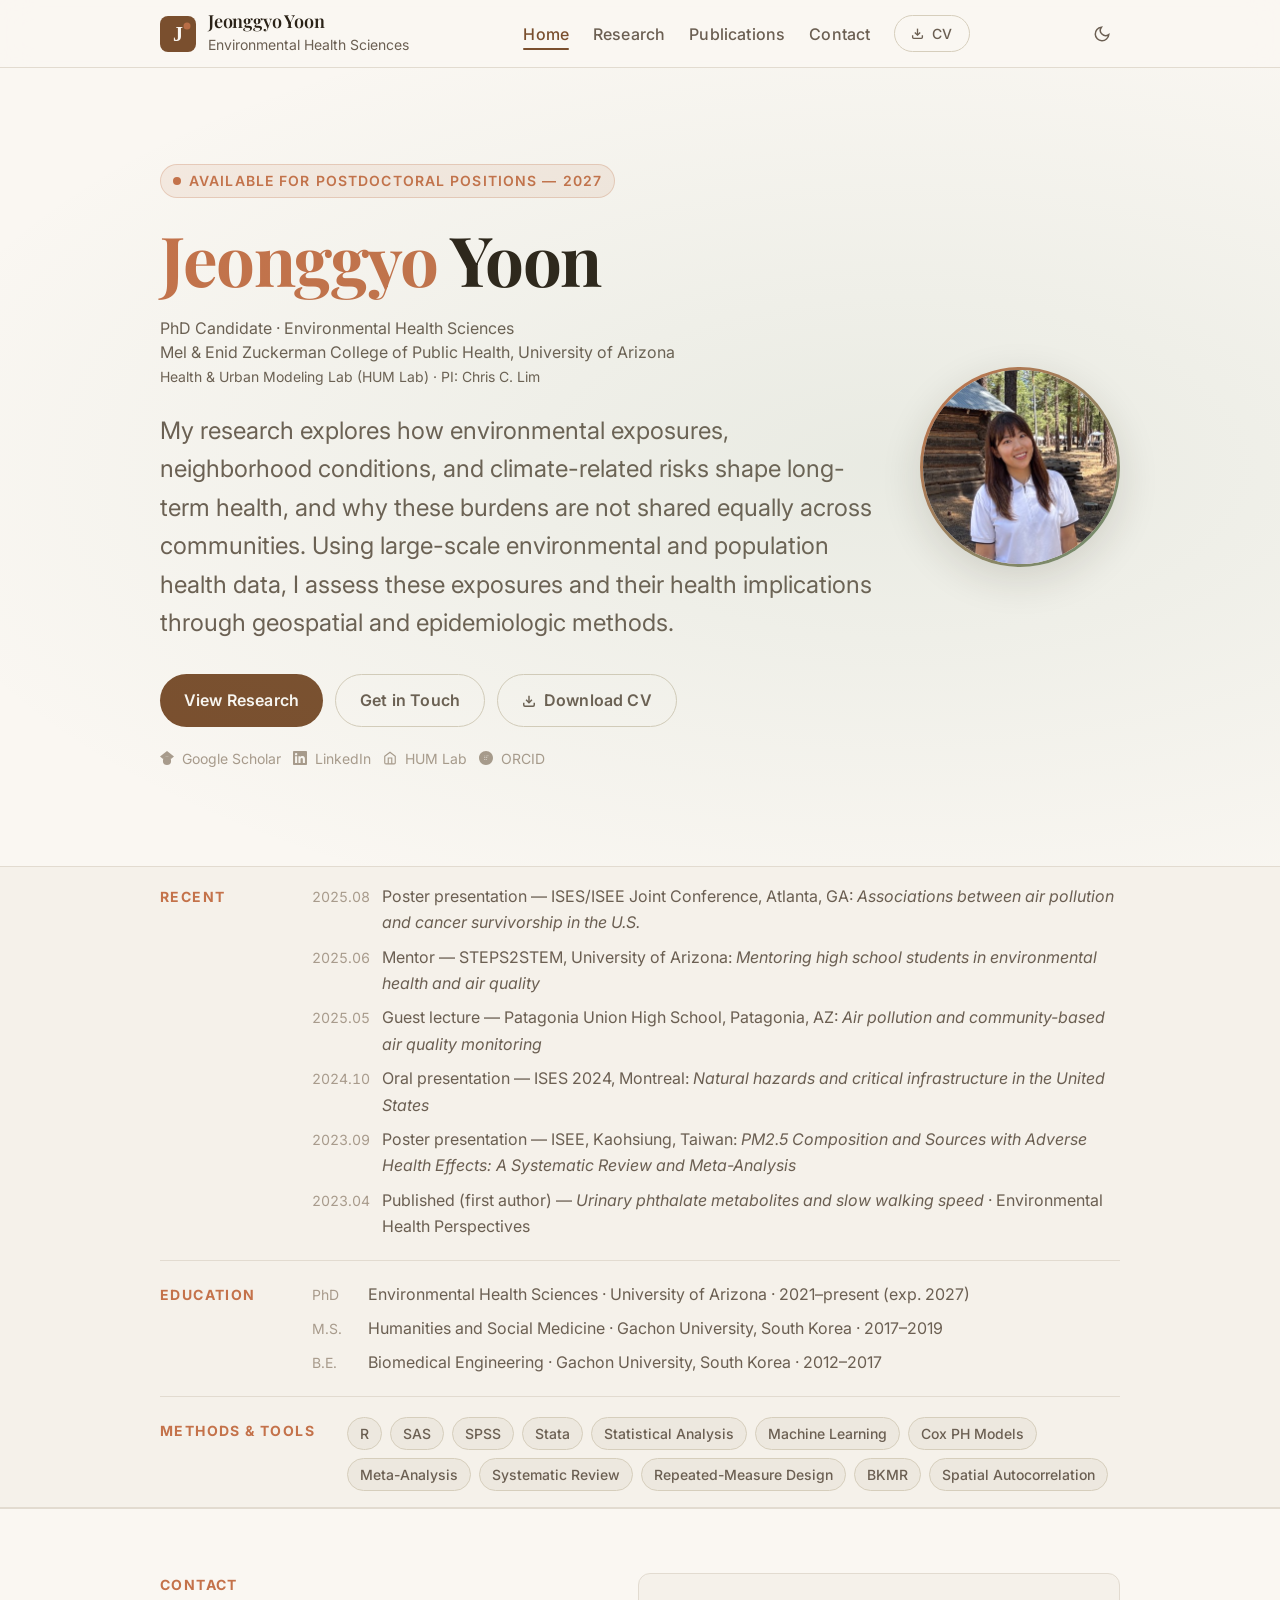
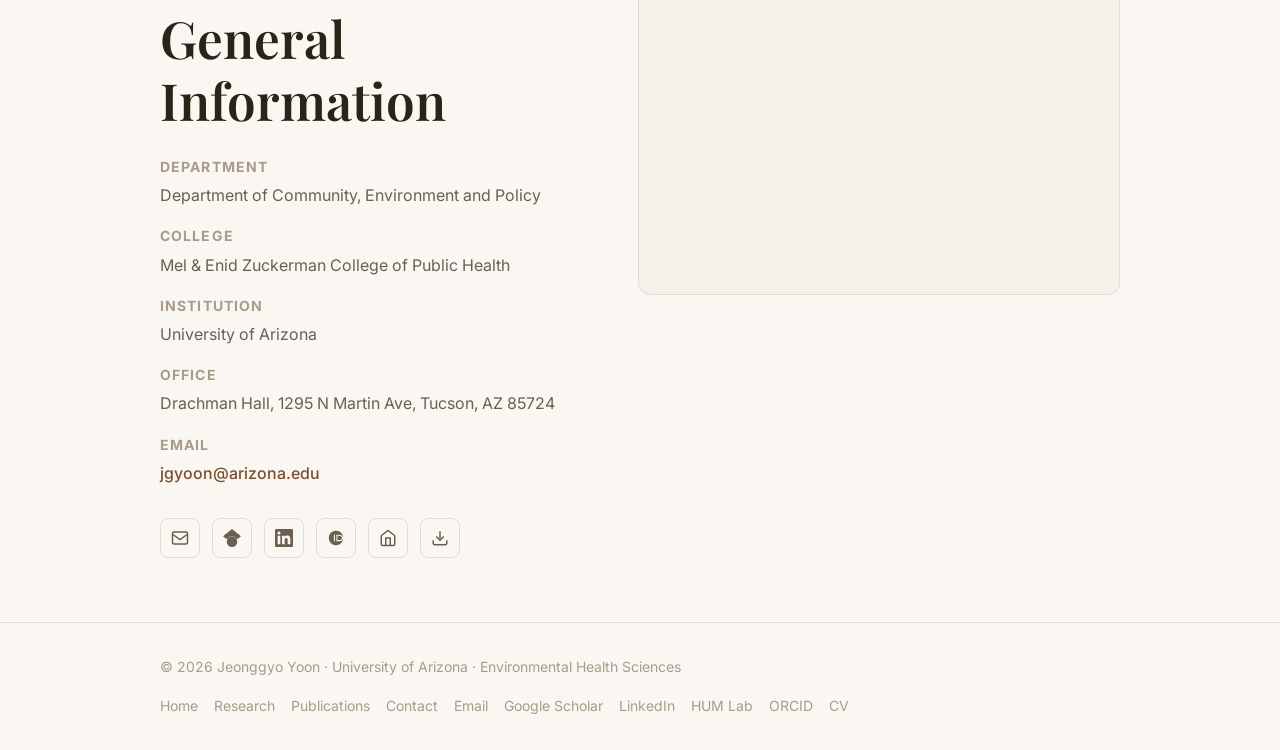
==== index.html @ b5af6807 "Phase 1–2: pub filter fixes, Home contact band, hiring funnel. Fix co-first in-prep filter; hide HD " ====
<!DOCTYPE html>
<html lang="en" data-theme="light">
<head>
  <meta charset="UTF-8">
  <meta name="viewport" content="width=device-width, initial-scale=1.0">
  <title>Jeonggyo Yoon | Environmental Health Sciences</title>
  <meta name="description" content="Jeonggyo Yoon — PhD candidate in Environmental Health Sciences at the University of Arizona. Available for postdoctoral positions beginning 2027. Research on air pollution, cancer epidemiology, climate hazards, and health equity.">

  <!-- Open Graph -->
  <meta property="og:title" content="Jeonggyo Yoon | Environmental Health Sciences">
  <meta property="og:description" content="PhD candidate available for postdoctoral positions in 2027. Environmental epidemiology, geospatial methods, and health equity.">
  <meta property="og:type" content="website">
  <meta property="og:url" content="https://jgyoon00.github.io">

  <!-- Structured Data -->
  <script type="application/ld+json">
  {
    "@context": "https://schema.org",
    "@type": "Person",
    "name": "Jeonggyo Yoon",
    "jobTitle": "PhD Candidate (Postdoc market 2027)",
    "description": "Available for postdoctoral positions beginning 2027. Research on environmental epidemiology, air pollution, cancer outcomes, and climate-driven health equity.",
    "affiliation": { "@type": "Organization", "name": "University of Arizona" },
    "url": "https://jgyoon00.github.io",
    "email": "jgyoon@arizona.edu",
    "sameAs": [
      "https://scholar.google.com/citations?user=zwMnRG4AAAAJ",
      "https://www.linkedin.com/in/jeonggyo-yoon-272708184",
      "https://orcid.org/0000-0003-2717-8370"
    ]
  }
  </script>

  <!-- Fonts -->
  <link rel="preconnect" href="https://fonts.googleapis.com">
  <link rel="preconnect" href="https://fonts.gstatic.com" crossorigin>
  <link href="https://fonts.googleapis.com/css2?family=Playfair+Display:wght@400;600;700&family=Inter:wght@300;400;500;600&display=swap" rel="stylesheet">

  <link rel="stylesheet" href="css/style.css?v=20260602">

  <!-- Favicon (inline SVG) -->
  <link rel="icon" href="data:image/svg+xml,<svg xmlns='http://www.w3.org/2000/svg' viewBox='0 0 32 32'><rect width='32' height='32' rx='8' fill='%237A4F2E'/><text x='16' y='22' font-family='Georgia,serif' font-size='18' font-weight='700' fill='white' text-anchor='middle'>J</text></svg>">
</head>
<body>

<!-- ═══ NAVIGATION ═══════════════════════════════════════════════ -->
<nav class="site-nav" role="navigation" aria-label="Main navigation">
  <div class="container nav-inner">
    <a href="#" class="nav-logo" aria-label="Jeonggyo Yoon home">
      <!-- Logo SVG: J monogram with leaf motif -->
      <svg class="nav-logo-mark" viewBox="0 0 36 36" fill="none" xmlns="http://www.w3.org/2000/svg" aria-hidden="true">
        <rect width="36" height="36" rx="8" fill="var(--color-primary)"/>
        <text x="18" y="25" font-family="Georgia, serif" font-size="20" font-weight="700" fill="var(--color-text-inverse)" text-anchor="middle">J</text>
        <circle cx="27" cy="10" r="3.5" fill="var(--color-accent)" opacity="0.85"/>
      </svg>
      <div>
        <div class="nav-logo-text">Jeonggyo Yoon</div>
        <div class="nav-logo-sub">Environmental Health Sciences</div>
      </div>
    </a>

    <ul class="nav-links" id="nav-links" role="list">
      <li><a href="#home" data-tab="home" class="active">Home</a></li>
      <li><a href="#research" data-tab="research">Research</a></li>
      <li><a href="#publications" data-tab="publications">Publications</a></li>
      <li><a href="#contact" data-tab="contact">Contact</a></li>
      <li>
        <a href="CV-yoon_postdoc_2026.docx" class="btn btn-outline" download="CV-Yoon-Jeonggyo.docx" style="padding: 6px 16px; font-size: var(--text-xs);">
          <svg width="13" height="13" viewBox="0 0 24 24" fill="none" stroke="currentColor" stroke-width="2.5" aria-hidden="true"><path d="M21 15v4a2 2 0 0 1-2 2H5a2 2 0 0 1-2-2v-4"/><polyline points="7 10 12 15 17 10"/><line x1="12" y1="15" x2="12" y2="3"/></svg>
          CV
        </a>
      </li>
    </ul>

    <div class="nav-controls">
      <button class="theme-toggle" data-theme-toggle aria-label="Toggle dark mode">
        <!-- icon injected by JS -->
      </button>
      <button class="nav-mobile-toggle" aria-label="Open menu" aria-expanded="false" aria-controls="nav-links">
        <svg width="20" height="20" viewBox="0 0 24 24" fill="none" stroke="currentColor" stroke-width="2" aria-hidden="true"><line x1="3" y1="6" x2="21" y2="6"/><line x1="3" y1="12" x2="21" y2="12"/><line x1="3" y1="18" x2="21" y2="18"/></svg>
      </button>
    </div>
  </div>
</nav>

<!-- ═══ HERO ══════════════════════════════════════════════════════ -->
<main>
<div class="tab-panel active" id="tab-home">
<section class="hero" aria-label="Introduction">
  <div class="container">
    <div class="hero-grid">
      <div class="hero-content">
        <div class="hero-badge">
          <svg width="8" height="8" viewBox="0 0 8 8" fill="var(--color-accent)" aria-hidden="true"><circle cx="4" cy="4" r="4"/></svg>
          Available for Postdoctoral Positions — 2027
        </div>

        <h1>
          <span class="hero-title-accent">Jeonggyo</span> Yoon
        </h1>

        <p class="hero-affil">
          PhD Candidate · Environmental Health Sciences<br>
          Mel &amp; Enid Zuckerman College of Public Health, University of Arizona<br>
          <a href="https://www.humlab.co/" target="_blank" rel="noopener noreferrer" style="color: var(--color-text-muted); font-size: var(--text-xs);">Health &amp; Urban Modeling Lab (HUM Lab) · PI: Chris C. Lim</a>
        </p>

        <p class="hero-tagline">
          My research explores how environmental exposures, neighborhood conditions, and climate-related risks shape long-term health, and why these burdens are not shared equally across communities. Using large-scale environmental and population health data, I assess these exposures and their health implications through geospatial and epidemiologic methods.
        </p>

        <div class="hero-ctas">
          <a href="#research" class="btn btn-primary">View Research</a>
          <a href="#contact" class="btn btn-outline">Get in Touch</a>
          <a href="CV-yoon_postdoc_2026.docx" class="btn btn-outline" download="CV-Yoon-Jeonggyo.docx">
            <svg width="14" height="14" viewBox="0 0 24 24" fill="none" stroke="currentColor" stroke-width="2.5" aria-hidden="true"><path d="M21 15v4a2 2 0 0 1-2 2H5a2 2 0 0 1-2-2v-4"/><polyline points="7 10 12 15 17 10"/><line x1="12" y1="15" x2="12" y2="3"/></svg>
            Download CV
          </a>
        </div>

        <div class="hero-social">
          <a href="https://scholar.google.com/citations?user=zwMnRG4AAAAJ&hl=en" target="_blank" rel="noopener noreferrer" class="social-link">
            <svg viewBox="0 0 24 24" fill="currentColor" aria-hidden="true"><path d="M5.242 13.769L0 9.5 12 0l12 9.5-5.242 4.269C17.548 11.249 14.978 9.5 12 9.5c-2.977 0-5.548 1.748-6.758 4.269zM12 10a7 7 0 1 0 0 14 7 7 0 0 0 0-14z"/></svg>
            Google Scholar
          </a>
          <a href="https://www.linkedin.com/in/jeonggyo-yoon-272708184" target="_blank" rel="noopener noreferrer" class="social-link">
            <svg viewBox="0 0 24 24" fill="currentColor" aria-hidden="true"><path d="M20.447 20.452h-3.554v-5.569c0-1.328-.027-3.037-1.852-3.037-1.853 0-2.136 1.445-2.136 2.939v5.667H9.351V9h3.414v1.561h.046c.477-.9 1.637-1.85 3.37-1.85 3.601 0 4.267 2.37 4.267 5.455v6.286zM5.337 7.433a2.062 2.062 0 0 1-2.063-2.065 2.064 2.064 0 1 1 2.063 2.065zm1.782 13.019H3.555V9h3.564v11.452zM22.225 0H1.771C.792 0 0 .774 0 1.729v20.542C0 23.227.792 24 1.771 24h20.451C23.2 24 24 23.227 24 22.271V1.729C24 .774 23.2 0 22.222 0h.003z"/></svg>
            LinkedIn
          </a>
          <a href="https://www.humlab.co/" target="_blank" rel="noopener noreferrer" class="social-link">
            <svg viewBox="0 0 24 24" fill="none" stroke="currentColor" stroke-width="2" aria-hidden="true"><path d="M3 9l9-7 9 7v11a2 2 0 0 1-2 2H5a2 2 0 0 1-2-2z"/><polyline points="9 22 9 12 15 12 15 22"/></svg>
            HUM Lab
          </a>
          <a href="https://orcid.org/0000-0003-2717-8370" target="_blank" rel="noopener noreferrer" class="social-link">
            <svg viewBox="0 0 24 24" fill="currentColor" aria-hidden="true"><path d="M12 0C5.372 0 0 5.372 0 12s5.372 12 12 12 12-5.372 12-12S18.628 0 12 0zm-1.374 4.893h1.05v1.89h-1.05zm2.748 0h1.05v1.89h-1.05zM7.5 7.5h9v1.5h-9zm0 3h9v1.5h-9zm0 3h6v1.5h-6z"/><path d="M12 2.4C6.588 2.4 2.4 6.588 2.4 12S6.588 21.6 12 21.6 21.6 17.412 21.6 12 17.412 2.4 12 2.4zM9.204 7.539h1.418v8.922H9.204V7.539zm3.354 0h3.9c3.714 0 5.046 2.664 5.046 4.461 0 2.286-1.764 4.461-5.046 4.461h-3.9V7.539zm1.418 1.35v5.922h2.4c2.25 0 3.528-1.386 3.528-2.961 0-1.62-1.278-2.961-3.528-2.961h-2.4z"/></svg>
            ORCID
          </a>
        </div>
      </div><!-- /hero-content -->

      <div class="hero-avatar" aria-hidden="true">
        <div class="avatar-ring">
          <div class="avatar-inner">
            <img src="images/headshot.jpg" alt="Jeonggyo Yoon" style="width:100%;height:100%;object-fit:cover;object-position:center top;">
          </div>
        </div>
      </div>
    </div><!-- /hero-grid -->
  </div>
</section><!-- /hero -->

<!-- ═══ NEWS STRIP (Recent, Education, …) ════════════════════════ -->
<div class="news-strip">
  <div class="container news-strip-stack">

    <div class="strip-section">
      <span class="news-label">Recent</span>
      <div class="news-items">
        <div class="news-item">
          <span class="news-item-date">2025.08</span>
          <span>Poster presentation — ISES/ISEE Joint Conference, Atlanta, GA: <em>Associations between air pollution and cancer survivorship in the U.S.</em></span>
        </div>
        <div class="news-item">
          <span class="news-item-date">2025.06</span>
          <span>Mentor — STEPS2STEM, University of Arizona: <em>Mentoring high school students in environmental health and air quality</em></span>
        </div>
        <div class="news-item">
          <span class="news-item-date">2025.05</span>
          <span>Guest lecture — Patagonia Union High School, Patagonia, AZ: <em>Air pollution and community-based air quality monitoring</em></span>
        </div>
        <div class="news-item">
          <span class="news-item-date">2024.10</span>
          <span>Oral presentation — ISES 2024, Montreal: <em>Natural hazards and critical infrastructure in the United States</em></span>
        </div>
        <div class="news-item">
          <span class="news-item-date">2023.09</span>
          <span>Poster presentation — ISEE, Kaohsiung, Taiwan: <em>PM2.5 Composition and Sources with Adverse Health Effects: A Systematic Review and Meta-Analysis</em></span>
        </div>
        <div class="news-item">
          <span class="news-item-date">2023.04</span>
          <span>Published (first author) — <em>Urinary phthalate metabolites and slow walking speed</em> · Environmental Health Perspectives</span>
        </div>
      </div>
    </div>

    <div class="strip-section">
      <span class="news-label">Education</span>
      <div class="news-items">
        <div class="news-item">
          <span class="news-item-date">PhD</span>
          <span>Environmental Health Sciences · University of Arizona · 2021–present (exp. 2027)</span>
        </div>
        <div class="news-item">
          <span class="news-item-date">M.S.</span>
          <span>Humanities and Social Medicine · Gachon University, South Korea · 2017–2019</span>
        </div>
        <div class="news-item">
          <span class="news-item-date">B.E.</span>
          <span>Biomedical Engineering · Gachon University, South Korea · 2012–2017</span>
        </div>
      </div>
    </div>

    <div class="strip-section">
      <span class="news-label">Methods &amp; Tools</span>
      <div class="news-items">
        <div class="strip-tags">
          <span class="tag">R</span>
          <span class="tag">SAS</span>
          <span class="tag">SPSS</span>
          <span class="tag">Stata</span>
          <span class="tag">Statistical Analysis</span>
          <span class="tag">Machine Learning</span>
          <span class="tag">Cox PH Models</span>
          <span class="tag">Meta-Analysis</span>
          <span class="tag">Systematic Review</span>
          <span class="tag">Repeated-Measure Design</span>
          <span class="tag">BKMR</span>
          <span class="tag">Spatial Autocorrelation</span>
        </div>
      </div>
    </div>

  </div>
</div>

<section class="home-contact" id="home-contact" aria-label="Contact information">
  <div class="container">
    <div class="home-contact-grid">
      <div class="home-contact-info">
        <p class="section-kicker">Contact</p>
        <h2 class="home-contact-title">General Information</h2>
        <dl class="home-contact-details">
          <div>
            <dt>Department</dt>
            <dd>Department of Community, Environment and Policy</dd>
          </div>
          <div>
            <dt>College</dt>
            <dd>Mel &amp; Enid Zuckerman College of Public Health</dd>
          </div>
          <div>
            <dt>Institution</dt>
            <dd>University of Arizona</dd>
          </div>
          <div>
            <dt>Office</dt>
            <dd>Drachman Hall, 1295 N Martin Ave, Tucson, AZ 85724</dd>
          </div>
          <div>
            <dt>Email</dt>
            <dd><a href="mailto:jgyoon@arizona.edu">jgyoon@arizona.edu</a></dd>
          </div>
        </dl>
        <div class="home-contact-social" aria-label="Professional profiles">
          <a href="mailto:jgyoon@arizona.edu" class="home-contact-icon" aria-label="Email">
            <svg viewBox="0 0 24 24" fill="none" stroke="currentColor" stroke-width="2" aria-hidden="true"><rect x="2" y="4" width="20" height="16" rx="2"/><path d="m2 7 10 7 10-7"/></svg>
          </a>
          <a href="https://scholar.google.com/citations?user=zwMnRG4AAAAJ&hl=en" target="_blank" rel="noopener noreferrer" class="home-contact-icon" aria-label="Google Scholar">
            <svg viewBox="0 0 24 24" fill="currentColor" aria-hidden="true"><path d="M5.242 13.769L0 9.5 12 0l12 9.5-5.242 4.269C17.548 11.249 14.978 9.5 12 9.5c-2.977 0-5.548 1.748-6.758 4.269zM12 10a7 7 0 1 0 0 14 7 7 0 0 0 0-14z"/></svg>
          </a>
          <a href="https://www.linkedin.com/in/jeonggyo-yoon-272708184" target="_blank" rel="noopener noreferrer" class="home-contact-icon" aria-label="LinkedIn">
            <svg viewBox="0 0 24 24" fill="currentColor" aria-hidden="true"><path d="M20.447 20.452h-3.554v-5.569c0-1.328-.027-3.037-1.852-3.037-1.853 0-2.136 1.445-2.136 2.939v5.667H9.351V9h3.414v1.561h.046c.477-.9 1.637-1.85 3.37-1.85 3.601 0 4.267 2.37 4.267 5.455v6.286zM5.337 7.433a2.062 2.062 0 0 1-2.063-2.065 2.064 2.064 0 1 1 2.063 2.065zm1.782 13.019H3.555V9h3.564v11.452zM22.225 0H1.771C.792 0 0 .774 0 1.729v20.542C0 23.227.792 24 1.771 24h20.451C23.2 24 24 23.227 24 22.271V1.729C24 .774 23.2 0 22.222 0h.003z"/></svg>
          </a>
          <a href="https://orcid.org/0000-0003-2717-8370" target="_blank" rel="noopener noreferrer" class="home-contact-icon" aria-label="ORCID">
            <svg viewBox="0 0 24 24" fill="currentColor" aria-hidden="true"><path d="M12 2.4C6.588 2.4 2.4 6.588 2.4 12S6.588 21.6 12 21.6 21.6 17.412 21.6 12 17.412 2.4 12 2.4zM9.204 7.539h1.418v8.922H9.204V7.539zm3.354 0h3.9c3.714 0 5.046 2.664 5.046 4.461 0 2.286-1.764 4.461-5.046 4.461h-3.9V7.539zm1.418 1.35v5.922h2.4c2.25 0 3.528-1.386 3.528-2.961 0-1.62-1.278-2.961-3.528-2.961h-2.4z"/></svg>
          </a>
          <a href="https://www.humlab.co/" target="_blank" rel="noopener noreferrer" class="home-contact-icon" aria-label="HUM Lab">
            <svg viewBox="0 0 24 24" fill="none" stroke="currentColor" stroke-width="2" aria-hidden="true"><path d="M3 9l9-7 9 7v11a2 2 0 0 1-2 2H5a2 2 0 0 1-2-2z"/><polyline points="9 22 9 12 15 12 15 22"/></svg>
          </a>
          <a href="CV-yoon_postdoc_2026.docx" class="home-contact-icon" download="CV-Yoon-Jeonggyo.docx" aria-label="Download CV">
            <svg viewBox="0 0 24 24" fill="none" stroke="currentColor" stroke-width="2" aria-hidden="true"><path d="M21 15v4a2 2 0 0 1-2 2H5a2 2 0 0 1-2-2v-4"/><polyline points="7 10 12 15 17 10"/><line x1="12" y1="15" x2="12" y2="3"/></svg>
          </a>
        </div>
      </div>
      <div class="home-contact-map">
        <iframe
          title="Drachman Hall, University of Arizona"
          src="https://maps.google.com/maps?q=Drachman+Hall,+1295+N+Martin+Ave,+Tucson,+AZ+85724&amp;output=embed"
          loading="lazy"
          referrerpolicy="no-referrer-when-downgrade"
          allowfullscreen>
        </iframe>
      </div>
    </div>
  </div>
</section>

</div><!-- /tab-home -->

<!-- ═══ RESEARCH ══════════════════════════════════════════════════ -->
<div class="tab-panel" id="tab-research">
<section id="research" aria-label="Research">
  <div class="container">
    <div class="section-header">
      <p class="section-kicker">Research</p>
      <h2 class="section-title">Research Areas</h2>
    </div>

    <div class="pillars-grid">
      <!-- Pillar 1 -->
      <div class="pillar-card fade-up">
        <h3>Air pollution &amp; Health</h3>
        <p>A systematic review and meta-analysis of PM2.5 components and emission sources, spanning short- and long-term exposures as well as mortality and morbidity. The evidence is further shared through an online data platform with interactive visualizations.</p>
        <div class="pillar-tags">
          <span class="tag">PM2.5 Components</span>
          <span class="tag">Emission Sources</span>
          <span class="tag">Evidence Synthesis</span>
          <span class="tag">Data Extraction</span>
          <span class="tag">Meta-Analysis</span>
          <span class="tag">Interactive Visualization</span>
        </div>
      </div>

      <!-- Pillar 2 -->
      <div class="pillar-card fade-up">
        <h3>Environmental Exposures &amp; Cancer Risk</h3>
        <p>Examining how air pollution, greenness, and related environmental exposures shape cancer incidence, mortality, and survivorship in large prospective cohorts. Geospatial and spatiotemporal approaches support time-varying exposure assessment at fine spatial scales and help characterize how multiple exposures jointly shape cancer outcomes.</p>
        <div class="pillar-tags">
          <span class="tag">Geocoding &amp; GIS-Based Linkage</span>
          <span class="tag">Spatiotemporal Modeling</span>
          <span class="tag">Remote Sensing-Based Exposure Assessment</span>
          <span class="tag">Cox PH Models</span>
        </div>
      </div>

      <!-- Pillar 3 -->
      <div class="pillar-card fade-up">
        <h3>Climate Hazards &amp; Infrastructure Resilience</h3>
        <p>Mapping spatial patterns of climate-related hazards, infrastructure systems, and social vulnerability across communities. Characterizing compounded risks and their implications for resilience and equity.</p>
        <div class="pillar-tags">
          <span class="tag">Hazard Mapping</span>
          <span class="tag">Critical Infrastructure</span>
          <span class="tag">Spatial Clustering</span>
          <span class="tag">Compounded Risk</span>
        </div>
      </div>

      <!-- Pillar 4 -->
      <div class="pillar-card fade-up">
        <h3>Previous Works</h3>
        <p>Earlier research on chemical exposures, including endocrine-disrupting chemicals, heavy metals, and humidifier disinfectants, laid the foundation for my career in environmental health.</p>
      </div>
    </div>
  </div>
</section>

</div><!-- /tab-research -->

<!-- ═══ PUBLICATIONS ══════════════════════════════════════════════ -->
<div class="tab-panel" id="tab-publications">
<section id="publications" aria-label="Publications">
  <div class="container">
    <div class="section-header">
      <p class="section-kicker">Publications</p>
      <h2 class="section-title">Selected Publications</h2>
    </div>

    <div class="pub-filters" role="group" aria-label="Filter publications">
      <button class="filter-btn active" data-filter="all">All (12 + 2 in prep)</button>
      <button class="filter-btn" data-filter="first">First Author</button>
      <button class="filter-btn" data-filter="english">English</button>
      <button class="filter-btn" data-filter="korean">Korean</button>
    </div>

    <div class="pub-list">

      <!-- In Preparation -->
      <div class="pub-item first-author fade-up" data-type="first english" role="listitem">
        <div class="pub-meta">
          <span class="pub-year">In prep.</span>
          <span class="pub-badge badge-fa">First Author</span>
          <span class="pub-badge badge-en">English</span>
        </div>
        <p class="pub-title">Climate Hazards &amp; Infrastructure Resilience</p>
        <p class="pub-journal">Manuscript in preparation — climate hazards, infrastructure, social vulnerability</p>
      </div>

      <!-- In Prep: Meta-analysis -->
      <div class="pub-item fade-up" data-type="cfa english" role="listitem">
        <div class="pub-meta">
          <span class="pub-year">In prep.</span>
          <span class="pub-badge badge-cfa">Co-First Author</span>
          <span class="pub-badge badge-en">English</span>
        </div>
        <p class="pub-title">PM2.5 components, sources, and adverse health effects</p>
        <p class="pub-journal">Manuscript in preparation — systematic review and meta-analysis</p>
      </div>

      <!-- EBioMedicine 2023 -->
      <div class="pub-item fade-up" data-type="english" role="listitem">
        <div class="pub-meta">
          <span class="pub-year">2023</span>
          <span class="pub-badge badge-en">English</span>
        </div>
        <p class="pub-title">Harmful algal bloom aerosols, climate change, and human health: A review</p>
        <p class="pub-authors">Lim CC, <strong>Yoon J</strong>, Gerald LB, Ault AB, Heo S, Bell ML.</p>
        <p class="pub-journal">EBioMedicine · 64 citations</p>
        <div class="pub-links">
          <a href="https://doi.org/10.1016/j.ebiom.2023.104604" target="_blank" rel="noopener noreferrer" class="pub-link">
            <svg viewBox="0 0 24 24" fill="none" stroke="currentColor" stroke-width="2" aria-hidden="true"><path d="M18 13v6a2 2 0 0 1-2 2H5a2 2 0 0 1-2-2V8a2 2 0 0 1 2-2h6"/><polyline points="15 3 21 3 21 9"/><line x1="10" y1="14" x2="21" y2="3"/></svg>
            DOI
          </a>
        </div>
      </div>

      <!-- EHP 2023 -->
      <div class="pub-item first-author fade-up" data-type="first english" role="listitem">
        <div class="pub-meta">
          <span class="pub-year">2023</span>
          <span class="pub-badge badge-fa">First Author</span>
          <span class="pub-badge badge-en">English</span>
        </div>
        <p class="pub-title">Urinary phthalate metabolites and slow walking speed in the Korean Elderly Environmental Panel II study</p>
        <p class="pub-authors"><strong>Yoon J</strong>, García-Esquinas E, Kim J, Kwak JH, Kim H, Kim S, Kim K, Hong Y, Choi Y.</p>
        <p class="pub-journal">Environmental Health Perspectives · 131(4):047005 · 2023 · 14 citations</p>
        <div class="pub-links">
          <a href="https://doi.org/10.1289/EHP10549" target="_blank" rel="noopener noreferrer" class="pub-link">
            <svg viewBox="0 0 24 24" fill="none" stroke="currentColor" stroke-width="2" aria-hidden="true"><path d="M18 13v6a2 2 0 0 1-2 2H5a2 2 0 0 1-2-2V8a2 2 0 0 1 2-2h6"/><polyline points="15 3 21 3 21 9"/><line x1="10" y1="14" x2="21" y2="3"/></svg>
            DOI
          </a>
        </div>
      </div>

      <!-- Kinesiology 2017 -->
      <div class="pub-item first-author fade-up" data-type="first korean" role="listitem">
        <div class="pub-meta">
          <span class="pub-year">2017</span>
          <span class="pub-badge badge-fa">First Author</span>
          <span class="pub-badge badge-ko">Korean</span>
          <span class="pub-badge badge-award">Best Paper Award</span>
        </div>
        <p class="pub-title">Associations of Sarcopenia with Rheumatoid Arthritis and Osteoarthritis in Korean Adults: KNHANES 2008-2011</p>
        <p class="pub-authors"><strong>Yoon J</strong>, Kim J, Choi Y.</p>
        <p class="pub-journal">The Journal of Kinesiology · 2017 (in Korean)</p>
        <div class="pub-links">
          <a href="https://doi.org/10.15758/jkak.2017.19.3.61" target="_blank" rel="noopener noreferrer" class="pub-link"><svg viewBox="0 0 24 24" fill="none" stroke="currentColor" stroke-width="2"><path d="M18 13v6a2 2 0 0 1-2 2H5a2 2 0 0 1-2-2V8a2 2 0 0 1 2-2h6"/><polyline points="15 3 21 3 21 9"/><line x1="10" y1="14" x2="21" y2="3"/></svg>DOI</a>
        </div>
      </div>

      <div class="pub-group">
        <button type="button" class="pub-group-toggle" aria-expanded="false" aria-controls="pub-group-hd">
          <span class="pub-group-text">
            <span class="pub-group-label">Humidifier Disinfectant Research</span>
            <span class="pub-group-meta">9 publications · earlier work</span>
          </span>
          <svg class="pub-group-chevron" width="16" height="16" viewBox="0 0 24 24" fill="none" stroke="currentColor" stroke-width="2" aria-hidden="true"><polyline points="6 9 12 15 18 9"/></svg>
        </button>
        <div class="pub-group-panel" id="pub-group-hd">

      <!-- BMC PH 2023 -->
      <div class="pub-item fade-up" data-type="english" data-group="hd" role="listitem">
        <div class="pub-meta">
          <span class="pub-year">2023</span>
          <span class="pub-badge badge-en">English</span>
        </div>
        <p class="pub-title">Exposures to humidifier disinfectant and various health conditions in Korean based on personal exposure assessment data of claimants for compensation</p>
        <p class="pub-authors">Hong M, Ju MJ, <strong>Yoon J</strong>, Lee W, Lee S, Jo E, Choi S, Yang W, Choi Y.</p>
        <p class="pub-journal">BMC Public Health · 2023 · 14 citations</p>
        <div class="pub-links">
          <a href="https://doi.org/10.1186/s12889-023-16389-x" target="_blank" rel="noopener noreferrer" class="pub-link">
            <svg viewBox="0 0 24 24" fill="none" stroke="currentColor" stroke-width="2" aria-hidden="true"><path d="M18 13v6a2 2 0 0 1-2 2H5a2 2 0 0 1-2-2V8a2 2 0 0 1 2-2h6"/><polyline points="15 3 21 3 21 9"/><line x1="10" y1="14" x2="21" y2="3"/></svg>
            DOI
          </a>
        </div>
      </div>

      <!-- Toxics 2022 -->
      <div class="pub-item fade-up" data-type="english" data-group="hd" role="listitem">
        <div class="pub-meta">
          <span class="pub-year">2022</span>
          <span class="pub-badge badge-en">English</span>
        </div>
        <p class="pub-title">New-onset and exacerbation of lung diseases after short-term exposures to humidifier disinfectant during hospitalization</p>
        <p class="pub-authors">Lee S, Han K, <strong>Yoon J</strong>, Jo E, Yang W, Choi Y.</p>
        <p class="pub-journal">Toxics · 2022 · 3 citations</p>
        <div class="pub-links">
          <a href="https://doi.org/10.3390/toxics10070371" target="_blank" rel="noopener noreferrer" class="pub-link"><svg viewBox="0 0 24 24" fill="none" stroke="currentColor" stroke-width="2"><path d="M18 13v6a2 2 0 0 1-2 2H5a2 2 0 0 1-2-2V8a2 2 0 0 1 2-2h6"/><polyline points="15 3 21 3 21 9"/><line x1="10" y1="14" x2="21" y2="3"/></svg>DOI</a>
        </div>
      </div>

      <!-- IJERPH 2021 -->
      <div class="pub-item first-author fade-up" data-type="first english" data-group="hd" role="listitem">
        <div class="pub-meta">
          <span class="pub-year">2021</span>
          <span class="pub-badge badge-fa">First Author</span>
          <span class="pub-badge badge-en">English</span>
        </div>
        <p class="pub-title">Humidifier disinfectant consumption and humidifier disinfectant-associated lung injury in South Korea: A nationwide population-based study</p>
        <p class="pub-authors"><strong>Yoon J</strong>, Kang M, Jung J, Ju MJ, Jeong SH, Yang W, Choi Y.</p>
        <p class="pub-journal">International Journal of Environmental Research and Public Health · 2021 · 28 citations</p>
        <div class="pub-links">
          <a href="https://doi.org/10.3390/ijerph18116136" target="_blank" rel="noopener noreferrer" class="pub-link"><svg viewBox="0 0 24 24" fill="none" stroke="currentColor" stroke-width="2"><path d="M18 13v6a2 2 0 0 1-2 2H5a2 2 0 0 1-2-2V8a2 2 0 0 1 2-2h6"/><polyline points="15 3 21 3 21 9"/><line x1="10" y1="14" x2="21" y2="3"/></svg>DOI</a>
        </div>
      </div>

      <!-- BMC PH 2021 -->
      <div class="pub-item fade-up" data-type="english" data-group="hd" role="listitem">
        <div class="pub-meta">
          <span class="pub-year">2021</span>
          <span class="pub-badge badge-en">English</span>
        </div>
        <p class="pub-title">Misclassification and characterization of exposure to humidifier disinfectants using a questionnaire</p>
        <p class="pub-authors">Ryu H, Choi Y, Kim E, Park J, Lee S, <strong>Yoon J</strong>, Jo E, Choe Y, Heo J, Yang W.</p>
        <p class="pub-journal">BMC Public Health · 2021 · 11 citations</p>
        <div class="pub-links">
          <a href="https://doi.org/10.1186/s12889-021-11459-4" target="_blank" rel="noopener noreferrer" class="pub-link"><svg viewBox="0 0 24 24" fill="none" stroke="currentColor" stroke-width="2"><path d="M18 13v6a2 2 0 0 1-2 2H5a2 2 0 0 1-2-2V8a2 2 0 0 1 2-2h6"/><polyline points="15 3 21 3 21 9"/><line x1="10" y1="14" x2="21" y2="3"/></svg>DOI</a>
        </div>
      </div>

      <!-- JEHS 2021 Korean -->
      <div class="pub-item fade-up" data-type="korean" data-group="hd" role="listitem">
        <div class="pub-meta">
          <span class="pub-year">2021</span>
          <span class="pub-badge badge-ko">Korean</span>
        </div>
        <p class="pub-title">A Study on the Regional Distribution of Enrollment Cases Who Reported Humidifier Disinfectant-Related Health Effects</p>
        <p class="pub-authors">Ju MJ, <strong>Yoon J</strong>, Jo E, Lee S, Oh J, Park J, Yang W, Choi Y.</p>
        <p class="pub-journal">Journal of Environmental Health Sciences · 2021 (in Korean)</p>
        <div class="pub-links">
          <a href="https://doi.org/10.5668/JEHS.2021.47.4.303" target="_blank" rel="noopener noreferrer" class="pub-link"><svg viewBox="0 0 24 24" fill="none" stroke="currentColor" stroke-width="2"><path d="M18 13v6a2 2 0 0 1-2 2H5a2 2 0 0 1-2-2V8a2 2 0 0 1 2-2h6"/><polyline points="15 3 21 3 21 9"/><line x1="10" y1="14" x2="21" y2="3"/></svg>DOI</a>
        </div>
      </div>

      <!-- JEHS 2019 Best Paper -->
      <div class="pub-item fade-up" data-type="korean" data-group="hd" role="listitem">
        <div class="pub-meta">
          <span class="pub-year">2019</span>
          <span class="pub-badge badge-ko">Korean</span>
          <span class="pub-badge badge-award">Best Paper Award</span>
        </div>
        <p class="pub-title">Case Studies of Exposures to Humidifier Disinfectant in Hospitals: Focusing on the Exposure Assessment of the Fourth Round of Applicants</p>
        <p class="pub-authors">Han K, <strong>Yoon J</strong>, Jo E, Ryu H, Yang W, Choi Y.</p>
        <p class="pub-journal">Journal of Environmental Health Sciences · 2019 (in Korean) · Best Science &amp; Technology Paper Award, KOSFT 2020</p>
        <div class="pub-links">
          <a href="https://doi.org/10.5668/JEHS.2019.45.4.358" target="_blank" rel="noopener noreferrer" class="pub-link"><svg viewBox="0 0 24 24" fill="none" stroke="currentColor" stroke-width="2"><path d="M18 13v6a2 2 0 0 1-2 2H5a2 2 0 0 1-2-2V8a2 2 0 0 1 2-2h6"/><polyline points="15 3 21 3 21 9"/><line x1="10" y1="14" x2="21" y2="3"/></svg>DOI</a>
        </div>
      </div>

      <!-- JEHS 2019 -->
      <div class="pub-item fade-up" data-type="korean" data-group="hd" role="listitem">
        <div class="pub-meta">
          <span class="pub-year">2019</span>
          <span class="pub-badge badge-ko">Korean</span>
        </div>
        <p class="pub-title">Individual exposure characteristics by exposure classification (4-1 and 4-2 applicants)</p>
        <p class="pub-authors">Lee S, <strong>Yoon J</strong>, Ock J, Jo E, Ryu H, Yang W, Choi Y.</p>
        <p class="pub-journal">Journal of Environmental Health Sciences · 2019 (in Korean)</p>
        <div class="pub-links">
          <a href="https://doi.org/10.5668/JEHS.2019.45.4.370" target="_blank" rel="noopener noreferrer" class="pub-link"><svg viewBox="0 0 24 24" fill="none" stroke="currentColor" stroke-width="2"><path d="M18 13v6a2 2 0 0 1-2 2H5a2 2 0 0 1-2-2V8a2 2 0 0 1 2-2h6"/><polyline points="15 3 21 3 21 9"/><line x1="10" y1="14" x2="21" y2="3"/></svg>DOI</a>
        </div>
      </div>

      <!-- JEHS 2019 -->
      <div class="pub-item fade-up" data-type="korean" data-group="hd" role="listitem">
        <div class="pub-meta">
          <span class="pub-year">2019</span>
          <span class="pub-badge badge-ko">Korean</span>
        </div>
        <p class="pub-title">Factors affecting exposure assessment errors among humidifier disinfectant claimants</p>
        <p class="pub-authors">Ryu H, Jo E, Choi Y, Lee S, <strong>Yoon J</strong>, Kwak JH, Park J, Heo J, Kim P, Yang W.</p>
        <p class="pub-journal">Journal of Environmental Health Sciences · 2019 (in Korean)</p>
        <div class="pub-links">
          <a href="https://doi.org/10.5668/JEHS.2019.45.1.71" target="_blank" rel="noopener noreferrer" class="pub-link"><svg viewBox="0 0 24 24" fill="none" stroke="currentColor" stroke-width="2"><path d="M18 13v6a2 2 0 0 1-2 2H5a2 2 0 0 1-2-2V8a2 2 0 0 1 2-2h6"/><polyline points="15 3 21 3 21 9"/><line x1="10" y1="14" x2="21" y2="3"/></svg>DOI</a>
        </div>
      </div>

      <!-- JEHS 2018 -->
      <div class="pub-item fade-up" data-type="korean" data-group="hd" role="listitem">
        <div class="pub-meta">
          <span class="pub-year">2018</span>
          <span class="pub-badge badge-ko">Korean</span>
        </div>
        <p class="pub-title">Demographic characteristics and exposure assessment (4-1 and 4-2 applicants)</p>
        <p class="pub-authors">Choi Y, Ryu H, <strong>Yoon J</strong>, Lee S, Kwak JH, Han B, Chu Y, Kim P, Yang W.</p>
        <p class="pub-journal">Journal of Environmental Health Sciences · 2018 (in Korean)</p>
        <div class="pub-links">
          <a href="https://doi.org/10.5668/JEHS.2018.44.4.301" target="_blank" rel="noopener noreferrer" class="pub-link"><svg viewBox="0 0 24 24" fill="none" stroke="currentColor" stroke-width="2"><path d="M18 13v6a2 2 0 0 1-2 2H5a2 2 0 0 1-2-2V8a2 2 0 0 1 2-2h6"/><polyline points="15 3 21 3 21 9"/><line x1="10" y1="14" x2="21" y2="3"/></svg>DOI</a>
        </div>
      </div>

        </div><!-- /pub-group-panel -->
      </div><!-- /pub-group -->

    </div><!-- /pub-list -->

    <!-- Presentations -->
    <div style="margin-top: var(--space-16);">
      <p class="section-kicker">Presentations</p>
      <h3 class="section-title" style="font-size: var(--text-xl);">Conference Presentations</h3>
      <div class="pres-list" role="list">

        <div class="pres-item fade-up" role="listitem">
          <div class="pres-year-col"><span class="pres-year">2025</span></div>
          <div class="pres-content">
            <p class="pres-title">Associations between air pollution and cancer survivorship in the U.S.: the NIH-AARP Diet and Health Study <span class="pres-badge poster">Poster</span></p>
            <p class="pres-venue">ISES/ISEE Joint Conference · Atlanta, GA · August 2025</p>
          </div>
        </div>

        <div class="pres-item fade-up" role="listitem">
          <div class="pres-year-col"><span class="pres-year">2024</span></div>
          <div class="pres-content">
            <p class="pres-title">Natural hazards and critical infrastructure in the United States <span class="pres-badge oral">Oral</span></p>
            <p class="pres-venue">ISES 2024 · Montreal, Canada · October 2024</p>
          </div>
        </div>

        <div class="pres-item fade-up" role="listitem">
          <div class="pres-year-col"><span class="pres-year">2023</span></div>
          <div class="pres-content">
            <p class="pres-title">PM2.5 Composition and Sources with Adverse Health Effects: A Systematic Review and Meta-Analysis <span class="pres-badge poster">Poster</span></p>
            <p class="pres-venue">ISEE · Kaohsiung, Taiwan · September 2023</p>
          </div>
        </div>

        <div class="pres-item fade-up" role="listitem">
          <div class="pres-year-col"><span class="pres-year">2023</span></div>
          <div class="pres-content">
            <p class="pres-title">Natural hazards and public health infrastructure in the United States <span class="pres-badge award">1st Place Award</span></p>
            <p class="pres-venue">MEZCOPH Public Health Poster Forum · Tucson, AZ · March 2023</p>
          </div>
        </div>

        <div class="pres-item fade-up" role="listitem">
          <div class="pres-year-col"><span class="pres-year">2020</span></div>
          <div class="pres-content">
            <p class="pres-title">Humidifier disinfectant sales and humidifier disinfectant-associated lung disease in South Korea: A National Health Insurance Service database <span class="pres-badge poster">Poster</span></p>
            <p class="pres-venue">Korean Society of Environmental Health Fall Conference · Online · Korea · November 2020</p>
          </div>
        </div>

        <div class="pres-item fade-up" role="listitem">
          <div class="pres-year-col"><span class="pres-year">2018</span></div>
          <div class="pres-content">
            <p class="pres-title">Phthalate exposures and walking speed in Korean elderly <span class="pres-badge oral">Oral</span> <span class="pres-badge award">Best Graduate Student Oral</span></p>
            <p class="pres-venue">Korean Society of Environmental Health Fall Conference · Seoul, Korea · November 2018</p>
          </div>
        </div>

        <div class="pres-item fade-up" role="listitem">
          <div class="pres-year-col"><span class="pres-year">2018</span></div>
          <div class="pres-content">
            <p class="pres-title">Humidifier disinfectant exposure case reports in Incheon <span class="pres-badge oral">Oral</span> <span class="pres-badge award">Best Field Interviewer</span></p>
            <p class="pres-venue">Korean Society of Environmental Health Spring Conference · Seoul, Korea · May 2018</p>
          </div>
        </div>

        <div class="pres-item fade-up" role="listitem">
          <div class="pres-year-col"><span class="pres-year">2018</span></div>
          <div class="pres-content">
            <p class="pres-title">Urinary phthalate metabolites and walking speed in elderly adults <span class="pres-badge poster">Poster</span> <span class="pres-badge award">Best Poster</span></p>
            <p class="pres-venue">Korean Society of Environmental Health and Toxicology Spring Conference · Seoul, Korea · October 2018</p>
          </div>
        </div>

        <div class="pres-item fade-up" role="listitem">
          <div class="pres-year-col"><span class="pres-year">2017</span></div>
          <div class="pres-content">
            <p class="pres-title">Sarcopenia with rheumatoid arthritis and osteoarthritis in Korean adults <span class="pres-badge poster">Poster</span> <span class="pres-badge award">Best Poster</span></p>
            <p class="pres-venue">Korean Society for Preventive Medicine Fall Conference · Busan, Korea · October 2017</p>
          </div>
        </div>

      </div>
    </div>

  </div>
</section>

</div><!-- /tab-publications -->

<!-- ═══ CONTACT ═══════════════════════════════════════════════════ -->
<div class="tab-panel" id="tab-contact">
<section id="contact" class="contact-section" aria-label="Contact">
  <div class="container">
    <div class="contact-grid">
      <div class="contact-text">
        <p class="section-kicker">Contact</p>
        <h2 class="section-title">Get in Touch</h2>
        <p>I am on the postdoctoral job market for positions beginning in <strong>2027</strong>, with expected PhD completion that year. My work spans air pollution and cancer survivorship, climate hazards and infrastructure equity, and geospatial epidemiology using large cohort and national environmental datasets.</p>
        <p>I am advised by <a href="https://www.humlab.co/" target="_blank" rel="noopener noreferrer">Dr. Chris C. Lim</a> in the Health &amp; Urban Modeling Lab at the University of Arizona. I am also glad to connect with researchers working on environmental health or cancer epidemiology for collaboration or feedback on work in progress.</p>
        <p>Email is the best way to reach me. Office: Drachman Hall, University of Arizona, Tucson.</p>
      </div>

      <div>
        <div class="contact-links">
          <a href="CV-yoon_postdoc_2026.docx" class="contact-link" download="CV-Yoon-Jeonggyo.docx">
            <div class="contact-link-icon">
              <svg viewBox="0 0 24 24" fill="none" stroke="currentColor" stroke-width="2" aria-hidden="true"><path d="M21 15v4a2 2 0 0 1-2 2H5a2 2 0 0 1-2-2v-4"/><polyline points="7 10 12 15 17 10"/><line x1="12" y1="15" x2="12" y2="3"/></svg>
            </div>
            <div>
              <div class="contact-link-label">CV</div>
              <div class="contact-link-value">Download CV (Word)</div>
            </div>
          </a>

          <a href="mailto:jgyoon@arizona.edu" class="contact-link">
            <div class="contact-link-icon">
              <svg viewBox="0 0 24 24" fill="none" stroke="currentColor" stroke-width="2" aria-hidden="true"><rect x="2" y="4" width="20" height="16" rx="2"/><path d="m2 7 10 7 10-7"/></svg>
            </div>
            <div>
              <div class="contact-link-label">Email</div>
              <div class="contact-link-value">jgyoon@arizona.edu</div>
            </div>
          </a>

          <a href="https://scholar.google.com/citations?user=zwMnRG4AAAAJ&hl=en" target="_blank" rel="noopener noreferrer" class="contact-link">
            <div class="contact-link-icon">
              <svg viewBox="0 0 24 24" fill="currentColor" aria-hidden="true"><path d="M5.242 13.769L0 9.5 12 0l12 9.5-5.242 4.269C17.548 11.249 14.978 9.5 12 9.5c-2.977 0-5.548 1.748-6.758 4.269zM12 10a7 7 0 1 0 0 14 7 7 0 0 0 0-14z"/></svg>
            </div>
            <div>
              <div class="contact-link-label">Google Scholar</div>
              <div class="contact-link-value">View profile</div>
            </div>
          </a>

          <a href="https://www.linkedin.com/in/jeonggyo-yoon-272708184" target="_blank" rel="noopener noreferrer" class="contact-link">
            <div class="contact-link-icon">
              <svg viewBox="0 0 24 24" fill="currentColor" aria-hidden="true"><path d="M20.447 20.452h-3.554v-5.569c0-1.328-.027-3.037-1.852-3.037-1.853 0-2.136 1.445-2.136 2.939v5.667H9.351V9h3.414v1.561h.046c.477-.9 1.637-1.85 3.37-1.85 3.601 0 4.267 2.37 4.267 5.455v6.286zM5.337 7.433a2.062 2.062 0 0 1-2.063-2.065 2.064 2.064 0 1 1 2.063 2.065zm1.782 13.019H3.555V9h3.564v11.452zM22.225 0H1.771C.792 0 0 .774 0 1.729v20.542C0 23.227.792 24 1.771 24h20.451C23.2 24 24 23.227 24 22.271V1.729C24 .774 23.2 0 22.222 0h.003z"/></svg>
            </div>
            <div>
              <div class="contact-link-label">LinkedIn</div>
              <div class="contact-link-value">Connect on LinkedIn</div>
            </div>
          </a>

          <a href="https://www.humlab.co/" target="_blank" rel="noopener noreferrer" class="contact-link">
            <div class="contact-link-icon">
              <svg viewBox="0 0 24 24" fill="none" stroke="currentColor" stroke-width="2" aria-hidden="true"><path d="M3 9l9-7 9 7v11a2 2 0 0 1-2 2H5a2 2 0 0 1-2-2z"/><polyline points="9 22 9 12 15 12 15 22"/></svg>
            </div>
            <div>
              <div class="contact-link-label">Lab Website</div>
              <div class="contact-link-value">HUM Lab · humlab.co</div>
            </div>
          </a>
          <a href="https://orcid.org/0000-0003-2717-8370" target="_blank" rel="noopener noreferrer" class="contact-link">
            <div class="contact-link-icon">
              <svg viewBox="0 0 24 24" fill="currentColor" aria-hidden="true"><path d="M12 2.4C6.588 2.4 2.4 6.588 2.4 12S6.588 21.6 12 21.6 21.6 17.412 21.6 12 17.412 2.4 12 2.4zM9.204 7.539h1.418v8.922H9.204V7.539zm3.354 0h3.9c3.714 0 5.046 2.664 5.046 4.461 0 2.286-1.764 4.461-5.046 4.461h-3.9V7.539zm1.418 1.35v5.922h2.4c2.25 0 3.528-1.386 3.528-2.961 0-1.62-1.278-2.961-3.528-2.961h-2.4z"/></svg>
            </div>
            <div>
              <div class="contact-link-label">ORCID</div>
              <div class="contact-link-value">0000-0003-2717-8370</div>
            </div>
          </a>
        </div>
      </div>
    </div>
  </div>
</section>
</div><!-- /tab-contact -->

</main>

<!-- ═══ FOOTER ═════════════════════════════════════════════════════ -->
<footer class="site-footer">
  <div class="container footer-inner">
    <span class="footer-text">© 2026 Jeonggyo Yoon · University of Arizona · Environmental Health Sciences</span>
    <div class="footer-links">
      <a href="#home" data-tab="home">Home</a>
      <a href="#research" data-tab="research">Research</a>
      <a href="#publications" data-tab="publications">Publications</a>
      <a href="#contact" data-tab="contact">Contact</a>
      <a href="mailto:jgyoon@arizona.edu">Email</a>
      <a href="https://scholar.google.com/citations?user=zwMnRG4AAAAJ&hl=en" target="_blank" rel="noopener noreferrer">Google Scholar</a>
      <a href="https://www.linkedin.com/in/jeonggyo-yoon-272708184" target="_blank" rel="noopener noreferrer">LinkedIn</a>
      <a href="https://www.humlab.co/" target="_blank" rel="noopener noreferrer">HUM Lab</a>
      <a href="https://orcid.org/0000-0003-2717-8370" target="_blank" rel="noopener noreferrer">ORCID</a>
      <a href="CV-yoon_postdoc_2026.docx" download="CV-Yoon-Jeonggyo.docx">CV</a>
    </div>
  </div>
</footer>

  <script src="js/main.js?v=20260602"></script>
<script data-pplx-inline-edit>
(function(){
  if(window===window.top)return;
  function inlineAll(orig,clone){
    if(orig.nodeType!==1)return;
    try{
      var cs=getComputedStyle(orig);
      var t='';
      for(var i=0;i<cs.length;i++){t+=cs[i]+':'+cs.getPropertyValue(cs[i])+';';}
      clone.style.cssText=t;
    }catch(e){}
    var oc=orig.children,cc=clone.children;
    for(var j=0;j<oc.length&&j<cc.length;j++){inlineAll(oc[j],cc[j]);}
  }
  function stripExternal(clone){
    var imgs=clone.querySelectorAll('img');
    for(var i=0;i<imgs.length;i++){
      var s=imgs[i].getAttribute('src');
      if(s&&!s.startsWith('data:'))imgs[i].removeAttribute('src');
    }
    var all=clone.querySelectorAll('*');
    for(var i=0;i<all.length;i++){
      var st=all[i].style.cssText;
      if(st&&st.indexOf('url(')>=0){
        all[i].style.cssText=st.replace(/url\(["']?(?!data:)[^)"']*["']?\)/gi,'none');
      }
    }
  }
  var scrollRaf=0;
  function emitScroll(){
    scrollRaf=0;
    var x=window.scrollX||window.pageXOffset||0;
    var y=window.scrollY||window.pageYOffset||0;
    window.parent.postMessage({type:'INLINE_EDIT_SCROLL',scrollX:x,scrollY:y},'*');
  }
  window.addEventListener('scroll',function(){
    if(scrollRaf)return;
    scrollRaf=requestAnimationFrame(emitScroll);
  },{passive:true,capture:true});
  emitScroll();
  window.addEventListener('message',function(e){
    if(!e.data||e.data.type!=='INLINE_EDIT_CAPTURE_REQUEST')return;
    var scrollX=window.scrollX||window.pageXOffset||0;
    var scrollY=window.scrollY||window.pageYOffset||0;
    var w=window.innerWidth,h=window.innerHeight;
    try{
      var clone=document.documentElement.cloneNode(true);
      var rm=clone.querySelectorAll('script,link[rel="stylesheet"],style');
      for(var i=0;i<rm.length;i++){rm[i].remove();}
      inlineAll(document.documentElement,clone);
      stripExternal(clone);
      var html=new XMLSerializer().serializeToString(clone);
      var svg='<svg xmlns="http://www.w3.org/2000/svg" width="'+w+'" height="'+h+'">'
        +'<foreignObject width="100%" height="100%">'
        +'<div xmlns="http://www.w3.org/1999/xhtml" style="width:'+w+'px;height:'+h+'px;overflow:hidden">'
        +'<div style="transform:translate(-'+scrollX+'px,-'+scrollY+'px);transform-origin:top left">'
        +html+'</div></div></foreignObject></svg>';
      var svgUrl='data:image/svg+xml;charset=utf-8,'+encodeURIComponent(svg);
      var img=new Image();
      img.onload=function(){
        var c=document.createElement('canvas');c.width=w;c.height=h;
        c.getContext('2d').drawImage(img,0,0);
        window.parent.postMessage({type:'INLINE_EDIT_SCREENSHOT_RESULT',dataUrl:c.toDataURL('image/png'),scrollX:scrollX,scrollY:scrollY},'*');
      };
      img.onerror=function(){
        window.parent.postMessage({type:'INLINE_EDIT_SCREENSHOT_RESULT',dataUrl:null,scrollX:scrollX,scrollY:scrollY},'*');
      };
      img.src=svgUrl;
    }catch(err){
      window.parent.postMessage({type:'INLINE_EDIT_SCREENSHOT_RESULT',dataUrl:null,scrollX:scrollX,scrollY:scrollY},'*');
    }
  });
})();
</script></body>
</html>
---- css/style.css ----
/* ================================================================
   JEONGGYO YOON — Personal Academic Website
   Earth Tone palette: Warm Brown / Sage / Cream / Terracotta
   ================================================================ */

@import url('https://fonts.googleapis.com/css2?family=Playfair+Display:wght@400;600;700&family=Inter:wght@300;400;500;600&display=swap');

/* ── Design Tokens ────────────────────────────────────────────── */
:root {
  /* Earth Tone Light */
  --color-bg:            #FAF7F2;
  --color-surface:       #F5F1EA;
  --color-surface-2:     #EDE8DF;
  --color-border:        #D6CEBC;
  --color-divider:       #E2DBD0;

  --color-text:          #2B2318;
  --color-text-muted:    #6B5F52;
  --color-text-faint:    #A89B8C;
  --color-text-inverse:  #FAF7F2;

  --color-primary:       #7A4F2E;   /* warm brown */
  --color-primary-hover: #5C3A1E;
  --color-accent:        #C4724A;   /* terracotta */
  --color-accent-hover:  #A85D38;
  --color-sage:          #6B8F71;   /* sage green */
  --color-sage-light:    #D4E3D6;

  /* Type */
  --font-display: 'Playfair Display', Georgia, serif;
  --font-body:    'Inter', 'Helvetica Neue', sans-serif;

  /* Scale */
  --text-xs:   clamp(0.75rem,  0.7rem  + 0.25vw, 0.875rem);
  --text-sm:   clamp(0.875rem, 0.8rem  + 0.35vw, 1rem);
  --text-base: clamp(1rem,     0.95rem + 0.25vw, 1.125rem);
  --text-lg:   clamp(1.125rem, 1rem    + 0.75vw, 1.5rem);
  --text-xl:   clamp(1.5rem,   1.2rem  + 1.25vw, 2.25rem);
  --text-2xl:  clamp(2rem,     1.2rem  + 2.5vw,  3.5rem);
  --text-hero: clamp(2.5rem,   1.5rem  + 3.5vw,  4.5rem);

  /* Spacing */
  --space-1:  0.25rem;
  --space-2:  0.5rem;
  --space-3:  0.75rem;
  --space-4:  1rem;
  --space-5:  1.25rem;
  --space-6:  1.5rem;
  --space-8:  2rem;
  --space-10: 2.5rem;
  --space-12: 3rem;
  --space-16: 4rem;
  --space-20: 5rem;
  --space-24: 6rem;

  /* Layout */
  --content-narrow:  660px;
  --content-default: 960px;
  --content-wide:    1200px;

  --radius-sm: 0.375rem;
  --radius-md: 0.5rem;
  --radius-lg: 0.75rem;

  --shadow-sm: 0 1px 3px rgba(43, 35, 24, 0.08);
  --shadow-md: 0 4px 16px rgba(43, 35, 24, 0.10);
  --shadow-lg: 0 12px 40px rgba(43, 35, 24, 0.14);

  --transition: 200ms cubic-bezier(0.16, 1, 0.3, 1);

  --nav-height: 68px;
}

[data-theme="dark"] {
  --color-bg:            #1A1510;
  --color-surface:       #221C15;
  --color-surface-2:     #2A231A;
  --color-border:        #3D3328;
  --color-divider:       #332B20;

  --color-text:          #E8DFD0;
  --color-text-muted:    #9E8E7A;
  --color-text-faint:    #5E5145;
  --color-text-inverse:  #1A1510;

  --color-primary:       #C4936A;
  --color-primary-hover: #D9AA85;
  --color-accent:        #E8896A;
  --color-accent-hover:  #F5A080;
  --color-sage:          #85AD8B;
  --color-sage-light:    #2A3D2D;

  --shadow-sm: 0 1px 3px rgba(0,0,0,0.25);
  --shadow-md: 0 4px 16px rgba(0,0,0,0.35);
  --shadow-lg: 0 12px 40px rgba(0,0,0,0.45);
}

@media (prefers-color-scheme: dark) {
  :root:not([data-theme]) {
    --color-bg: #1A1510; --color-surface: #221C15; --color-surface-2: #2A231A;
    --color-border: #3D3328; --color-divider: #332B20;
    --color-text: #E8DFD0; --color-text-muted: #9E8E7A; --color-text-faint: #5E5145;
    --color-text-inverse: #1A1510;
    --color-primary: #C4936A; --color-primary-hover: #D9AA85;
    --color-accent: #E8896A; --color-accent-hover: #F5A080;
    --color-sage: #85AD8B; --color-sage-light: #2A3D2D;
    --shadow-sm: 0 1px 3px rgba(0,0,0,0.25);
    --shadow-md: 0 4px 16px rgba(0,0,0,0.35);
    --shadow-lg: 0 12px 40px rgba(0,0,0,0.45);
  }
}

/* ── Reset ────────────────────────────────────────────────────── */
*, *::before, *::after { box-sizing: border-box; margin: 0; padding: 0; }
html {
  -webkit-font-smoothing: antialiased;
  text-rendering: optimizeLegibility;
  scroll-behavior: smooth;
  scroll-padding-top: var(--nav-height);
}
body {
  min-height: 100dvh;
  font-family: var(--font-body);
  font-size: var(--text-base);
  line-height: 1.65;
  color: var(--color-text);
  background: var(--color-bg);
  transition: background var(--transition), color var(--transition);
}
img, svg { display: block; max-width: 100%; height: auto; }
ul[role="list"], ol[role="list"] { list-style: none; }
h1,h2,h3,h4,h5,h6 { text-wrap: balance; line-height: 1.2; }
p, li { text-wrap: pretty; }
a { color: var(--color-primary); text-decoration: none; transition: color var(--transition); }
a:hover { color: var(--color-accent); }
button { cursor: pointer; background: none; border: none; font: inherit; color: inherit; }
.sr-only { position: absolute; width: 1px; height: 1px; padding: 0; margin: -1px; overflow: hidden; clip: rect(0,0,0,0); white-space: nowrap; border: 0; }
:focus-visible { outline: 2px solid var(--color-accent); outline-offset: 3px; border-radius: var(--radius-sm); }

/* ── Layout Utilities ─────────────────────────────────────────── */
.container {
  width: min(var(--content-default), 100% - var(--space-8));
  margin-inline: auto;
}
.container--narrow {
  width: min(var(--content-narrow), 100% - var(--space-8));
  margin-inline: auto;
}
.container--wide {
  width: min(var(--content-wide), 100% - var(--space-8));
  margin-inline: auto;
}
section { padding-block: clamp(var(--space-12), 8vw, var(--space-24)); }

/* ── Navigation ───────────────────────────────────────────────── */
.site-nav {
  position: sticky;
  top: 0;
  z-index: 100;
  height: var(--nav-height);
  background: color-mix(in oklab, var(--color-bg) 90%, transparent);
  backdrop-filter: blur(16px);
  -webkit-backdrop-filter: blur(16px);
  border-bottom: 1px solid var(--color-divider);
  transition: box-shadow var(--transition), background var(--transition);
}
.site-nav.scrolled { box-shadow: var(--shadow-sm); }
.nav-inner {
  display: flex;
  align-items: center;
  justify-content: space-between;
  height: 100%;
}
.nav-logo {
  display: flex;
  align-items: center;
  gap: var(--space-3);
  text-decoration: none;
  color: var(--color-text);
}
.nav-logo-mark {
  width: 36px; height: 36px;
  flex-shrink: 0;
}
.nav-logo-text {
  font-family: var(--font-display);
  font-size: var(--text-base);
  font-weight: 600;
  letter-spacing: -0.01em;
  line-height: 1.2;
  color: var(--color-text);
}
.nav-logo-sub {
  font-size: var(--text-xs);
  color: var(--color-text-muted);
  font-weight: 400;
  font-family: var(--font-body);
}
.nav-links {
  display: flex;
  align-items: center;
  gap: var(--space-6);
  list-style: none;
}
.nav-links a {
  font-size: var(--text-sm);
  font-weight: 500;
  color: var(--color-text-muted);
  text-decoration: none;
  letter-spacing: 0.01em;
  transition: color var(--transition);
}
.nav-links a:hover, .nav-links a.active { color: var(--color-primary); }
.nav-controls { display: flex; align-items: center; gap: var(--space-3); }
.theme-toggle {
  width: 36px; height: 36px;
  border-radius: var(--radius-full, 9999px);
  display: flex; align-items: center; justify-content: center;
  color: var(--color-text-muted);
  transition: color var(--transition), background var(--transition);
}
.theme-toggle:hover { color: var(--color-text); background: var(--color-surface); }
.nav-mobile-toggle {
  display: none;
  width: 36px; height: 36px;
  align-items: center; justify-content: center;
  color: var(--color-text-muted);
  border-radius: var(--radius-md);
}
.nav-mobile-toggle:hover { background: var(--color-surface); }

@media (max-width: 720px) {
  .nav-links { display: none; flex-direction: column; position: absolute; top: var(--nav-height); left: 0; right: 0; background: var(--color-bg); border-bottom: 1px solid var(--color-divider); padding: var(--space-4) var(--space-6); gap: var(--space-4); z-index: 99; }
  .nav-links.open { display: flex; }
  .nav-mobile-toggle { display: flex; }
}

/* ── Hero ─────────────────────────────────────────────────────── */
.hero {
  padding-block: clamp(var(--space-16), 10vw, var(--space-24));
  position: relative;
  overflow: hidden;
}
.hero::before {
  content: '';
  position: absolute;
  inset: 0;
  background: radial-gradient(ellipse 80% 60% at 70% 50%, color-mix(in oklab, var(--color-sage) 12%, transparent), transparent);
  pointer-events: none;
}
.hero-grid {
  display: grid;
  grid-template-columns: 1fr auto;
  gap: var(--space-12);
  align-items: center;
}
.hero-badge {
  display: inline-flex;
  align-items: center;
  gap: var(--space-2);
  font-size: var(--text-xs);
  font-weight: 600;
  letter-spacing: 0.08em;
  text-transform: uppercase;
  color: var(--color-accent);
  background: color-mix(in oklab, var(--color-accent) 10%, transparent);
  border: 1px solid color-mix(in oklab, var(--color-accent) 25%, transparent);
  padding: var(--space-1) var(--space-3);
  border-radius: var(--radius-full, 9999px);
  margin-bottom: var(--space-5);
}
.hero h1 {
  font-family: var(--font-display);
  font-size: var(--text-hero);
  font-weight: 700;
  color: var(--color-text);
  letter-spacing: -0.02em;
  margin-bottom: var(--space-4);
}
.hero-title-accent { color: var(--color-accent); }
.hero-affil {
  font-size: var(--text-sm);
  color: var(--color-text-muted);
  margin-bottom: var(--space-6);
  line-height: 1.5;
}
.hero-tagline {
  font-size: var(--text-lg);
  color: var(--color-text-muted);
  line-height: 1.6;
  max-width: 56ch;
  margin-bottom: var(--space-8);
}
.hero-tagline strong { color: var(--color-text); font-weight: 500; }
.hero-ctas { display: flex; flex-wrap: wrap; gap: var(--space-3); }
.btn {
  display: inline-flex; align-items: center; gap: var(--space-2);
  padding: var(--space-3) var(--space-6);
  border-radius: var(--radius-full, 9999px);
  font-size: var(--text-sm);
  font-weight: 600;
  letter-spacing: 0.01em;
  transition: all var(--transition);
  text-decoration: none;
}
.btn-primary {
  background: var(--color-primary);
  color: var(--color-text-inverse);
}
.btn-primary:hover { background: var(--color-primary-hover); color: var(--color-text-inverse); transform: translateY(-1px); box-shadow: var(--shadow-md); }
.btn-outline {
  border: 1.5px solid var(--color-border);
  color: var(--color-text-muted);
}
.btn-outline:hover { border-color: var(--color-primary); color: var(--color-primary); transform: translateY(-1px); }
.hero-avatar {
  position: relative;
  flex-shrink: 0;
}
.avatar-ring {
  width: 200px; height: 200px;
  border-radius: 50%;
  background: linear-gradient(135deg, var(--color-accent), var(--color-sage));
  padding: 3px;
  box-shadow: var(--shadow-lg);
}
.avatar-inner {
  width: 100%; height: 100%;
  border-radius: 50%;
  background: var(--color-surface);
  display: flex; align-items: center; justify-content: center;
  overflow: hidden;
}
.avatar-placeholder {
  font-family: var(--font-display);
  font-size: 3.5rem;
  font-weight: 700;
  color: var(--color-primary);
  letter-spacing: -0.02em;
}
.hero-social {
  display: flex; gap: var(--space-3);
  margin-top: var(--space-5);
  flex-wrap: wrap;
}
.social-link {
  display: flex; align-items: center; gap: var(--space-2);
  font-size: var(--text-xs);
  color: var(--color-text-faint);
  text-decoration: none;
  transition: color var(--transition);
}
.social-link:hover { color: var(--color-primary); }
.social-link svg { width: 14px; height: 14px; }

@media (max-width: 720px) {
  .hero-grid { grid-template-columns: 1fr; text-align: center; }
  .hero-avatar { order: -1; margin: 0 auto; }
  .hero-badge, .hero-ctas { justify-content: center; }
  .hero-tagline { max-width: 100%; }
  .hero-social { justify-content: center; }
}

/* ── News Strip ───────────────────────────────────────────────── */
.tab-panel.active#tab-home {
  display: flex;
  flex-direction: column;
  min-height: calc(100dvh - var(--nav-height));
}
.tab-panel.active#tab-home .news-strip {
  flex: 1;
}
.news-strip {
  background: var(--color-surface);
  border-top: 1px solid var(--color-divider);
  border-bottom: 1px solid var(--color-divider);
  padding-block: var(--space-4);
}
.news-strip-stack {
  display: flex;
  flex-direction: column;
  gap: var(--space-5);
}
.strip-section {
  display: flex;
  align-items: flex-start;
  gap: var(--space-8);
  flex-wrap: wrap;
}
.strip-section + .strip-section {
  padding-top: var(--space-5);
  border-top: 1px solid var(--color-divider);
}
.news-inner { display: flex; align-items: flex-start; gap: var(--space-8); flex-wrap: wrap; }
.news-label {
  font-size: var(--text-xs);
  font-weight: 700;
  letter-spacing: 0.1em;
  text-transform: uppercase;
  color: var(--color-accent);
  white-space: nowrap;
  padding-top: 0.15em;
  flex-shrink: 0;
  min-width: 7.5rem;
}
.news-items { display: flex; flex-direction: column; gap: var(--space-2); flex: 1; min-width: 0; }
.news-item {
  display: flex; align-items: baseline; gap: var(--space-3);
  font-size: var(--text-sm);
  color: var(--color-text-muted);
}
.news-item-date {
  font-size: var(--text-xs);
  color: var(--color-text-faint);
  white-space: nowrap;
  font-variant-numeric: tabular-nums;
  min-width: 2.75rem;
  flex-shrink: 0;
}
.news-item-stacked { align-items: flex-start; }
.news-item-body {
  display: flex;
  flex-direction: column;
  gap: 0.15em;
  min-width: 0;
}
.news-item-meta {
  font-size: var(--text-xs);
  color: var(--color-text-faint);
  line-height: var(--leading-snug);
}
.strip-tags {
  display: flex;
  flex-wrap: wrap;
  gap: var(--space-2);
}

/* ── Home Contact Band ──────────────────────────────────────────── */
.home-contact {
  padding-block: clamp(var(--space-10), 6vw, var(--space-16));
  border-top: 1px solid var(--color-divider);
}
.home-contact-grid {
  display: grid;
  grid-template-columns: 1fr 1.1fr;
  gap: var(--space-10);
  align-items: start;
}
.home-contact-title {
  font-family: var(--font-display);
  font-size: var(--text-2xl);
  font-weight: 600;
  margin-bottom: var(--space-6);
  color: var(--color-text);
}
.home-contact-details {
  display: flex;
  flex-direction: column;
  gap: var(--space-4);
  margin: 0 0 var(--space-8);
}
.home-contact-details dt {
  font-size: var(--text-xs);
  font-weight: 700;
  letter-spacing: 0.08em;
  text-transform: uppercase;
  color: var(--color-text-faint);
  margin-bottom: var(--space-1);
}
.home-contact-details dd {
  margin: 0;
  font-size: var(--text-sm);
  color: var(--color-text-muted);
  line-height: var(--leading-relaxed);
}
.home-contact-details a {
  color: var(--color-primary);
  font-weight: 500;
}
.home-contact-details a:hover { text-decoration: underline; }
.home-contact-social {
  display: flex;
  flex-wrap: wrap;
  gap: var(--space-3);
}
.home-contact-icon {
  display: flex;
  align-items: center;
  justify-content: center;
  width: 2.5rem;
  height: 2.5rem;
  border-radius: var(--radius-md);
  border: 1px solid var(--color-divider);
  background: var(--color-bg);
  color: var(--color-text-muted);
  transition: border-color 0.15s, color 0.15s, box-shadow 0.15s;
}
.home-contact-icon:hover {
  border-color: var(--color-primary);
  color: var(--color-primary);
  box-shadow: var(--shadow-sm);
}
.home-contact-icon svg { width: 1.125rem; height: 1.125rem; }
.home-contact-map {
  border-radius: var(--radius-lg);
  overflow: hidden;
  border: 1px solid var(--color-divider);
  background: var(--color-surface);
  min-height: 280px;
}
.home-contact-map iframe {
  display: block;
  width: 100%;
  height: 100%;
  min-height: 320px;
  border: 0;
}
@media (max-width: 720px) {
  .home-contact-grid { grid-template-columns: 1fr; }
  .home-contact-map { order: -1; }
}

/* ── Section Headers ──────────────────────────────────────────── */
.section-header { margin-bottom: var(--space-10); }
.section-kicker {
  font-size: var(--text-xs);
  font-weight: 700;
  letter-spacing: 0.1em;
  text-transform: uppercase;
  color: var(--color-accent);
  margin-bottom: var(--space-3);
}
.section-title {
  font-family: var(--font-display);
  font-size: var(--text-xl);
  font-weight: 700;
  color: var(--color-text);
  letter-spacing: -0.02em;
  margin-bottom: var(--space-3);
}
.section-lead {
  font-size: var(--text-base);
  color: var(--color-text-muted);
  max-width: 60ch;
  line-height: 1.7;
}

/* ── Research Pillars ─────────────────────────────────────────── */
.pillars-grid {
  display: grid;
  grid-template-columns: repeat(auto-fit, minmax(280px, 1fr));
  gap: var(--space-6);
}
.pillar-card {
  background: var(--color-surface);
  border: 1px solid var(--color-border);
  border-radius: var(--radius-lg);
  padding: var(--space-8);
  position: relative;
  overflow: hidden;
  transition: transform var(--transition), box-shadow var(--transition), border-color var(--transition);
}
.pillar-card::before {
  content: '';
  position: absolute;
  top: 0; left: 0; right: 0;
  height: 3px;
  border-radius: var(--radius-lg) var(--radius-lg) 0 0;
}
.pillar-card:nth-child(1)::before { background: var(--color-accent); }
.pillar-card:nth-child(2)::before { background: var(--color-sage); }
.pillar-card:nth-child(3)::before { background: var(--color-primary); }
.pillar-card:nth-child(4)::before { background: color-mix(in oklab, var(--color-sage) 55%, var(--color-primary)); }
.pillar-card:hover { transform: translateY(-4px); box-shadow: var(--shadow-lg); border-color: color-mix(in oklab, var(--color-primary) 30%, var(--color-border)); }
.pillar-card h3 {
  font-family: var(--font-display);
  font-size: var(--text-lg);
  font-weight: 600;
  color: var(--color-text);
  margin-bottom: var(--space-3);
  letter-spacing: -0.01em;
}
.pillar-card p {
  font-size: var(--text-sm);
  color: var(--color-text-muted);
  line-height: 1.7;
  margin-bottom: var(--space-5);
}
.pillar-tags {
  display: flex; flex-wrap: wrap; gap: var(--space-2);
}
.tag {
  font-size: var(--text-xs);
  padding: var(--space-1) var(--space-3);
  border-radius: var(--radius-full, 9999px);
  background: var(--color-surface-2);
  color: var(--color-text-muted);
  border: 1px solid var(--color-border);
  font-weight: 500;
}

/* ── Stats Row ────────────────────────────────────────────────── */
.stats-row {
  background: linear-gradient(135deg, var(--color-surface), color-mix(in oklab, var(--color-sage) 8%, var(--color-surface)));
  border: 1px solid var(--color-border);
  border-radius: var(--radius-lg);
  padding: var(--space-8) var(--space-10);
  display: flex;
  gap: var(--space-10);
  flex-wrap: wrap;
  align-items: center;
  justify-content: space-around;
  margin-top: var(--space-10);
}
.stat-item { text-align: center; }
.stat-value {
  font-family: var(--font-display);
  font-size: var(--text-2xl);
  font-weight: 700;
  color: var(--color-primary);
  letter-spacing: -0.03em;
  line-height: 1;
  margin-bottom: var(--space-1);
}
.stat-label {
  font-size: var(--text-xs);
  color: var(--color-text-muted);
  text-transform: uppercase;
  letter-spacing: 0.08em;
  font-weight: 600;
}

/* ── Publications ─────────────────────────────────────────────── */
.pub-filters {
  display: flex; gap: var(--space-2); flex-wrap: wrap;
  margin-bottom: var(--space-8);
}
.filter-btn {
  font-size: var(--text-xs);
  font-weight: 600;
  padding: var(--space-2) var(--space-4);
  border-radius: var(--radius-full, 9999px);
  border: 1.5px solid var(--color-border);
  color: var(--color-text-muted);
  transition: all var(--transition);
  letter-spacing: 0.02em;
}
.filter-btn:hover, .filter-btn.active {
  background: var(--color-primary);
  border-color: var(--color-primary);
  color: var(--color-text-inverse);
}
.pub-list { display: flex; flex-direction: column; gap: var(--space-4); }
.pub-item {
  background: var(--color-surface);
  border: 1px solid var(--color-border);
  border-radius: var(--radius-lg);
  padding: var(--space-6) var(--space-8);
  transition: border-color var(--transition), box-shadow var(--transition);
  position: relative;
}
.pub-item:hover { border-color: color-mix(in oklab, var(--color-primary) 40%, var(--color-border)); box-shadow: var(--shadow-sm); }
.pub-item.first-author { border-left: 3px solid var(--color-accent); }
.pub-meta {
  display: flex; align-items: center; gap: var(--space-2); flex-wrap: wrap;
  margin-bottom: var(--space-3);
}
.pub-year {
  font-size: var(--text-xs); font-weight: 600;
  color: var(--color-text-faint);
  font-variant-numeric: tabular-nums;
}
.pub-badge {
  display: inline-block;
  font-size: 0.6875rem;
  font-weight: 600;
  padding: 1px 0.375rem;
  border-radius: var(--radius-sm);
  line-height: 1.45;
  border: none;
}
.badge-fa { background: color-mix(in oklab, var(--color-accent) 12%, transparent); color: var(--color-accent); }
.badge-cfa { background: color-mix(in oklab, var(--color-accent) 12%, transparent); color: var(--color-accent); }
.badge-en { background: color-mix(in oklab, var(--color-sage) 12%, transparent); color: var(--color-sage); }
.badge-ko { background: color-mix(in oklab, var(--color-primary) 10%, transparent); color: var(--color-primary); }
.badge-award { background: color-mix(in oklab, #d19900 12%, transparent); color: #8a5b00; }
.pub-title {
  font-size: var(--text-base);
  font-weight: 500;
  color: var(--color-text);
  line-height: 1.5;
  margin-bottom: var(--space-2);
}
.pub-authors {
  font-size: var(--text-xs);
  color: var(--color-text-muted);
  line-height: 1.5;
  margin-bottom: var(--space-3);
}
.pub-authors strong { color: var(--color-text); font-weight: 600; }
.pub-journal {
  font-size: var(--text-sm);
  color: var(--color-text);
  font-weight: 500;
  font-style: normal;
  line-height: 1.45;
}
.pub-links {
  display: flex; gap: var(--space-3); margin-top: var(--space-3); flex-wrap: wrap;
}
.pub-link {
  font-size: var(--text-xs); font-weight: 600;
  color: var(--color-primary);
  text-decoration: none;
  display: flex; align-items: center; gap: var(--space-1);
  transition: color var(--transition);
}
.pub-link:hover { color: var(--color-accent); }
.pub-link svg { width: 12px; height: 12px; }

/* ── Publication groups (collapsible) ─────────────────────────── */
.pub-group { display: flex; flex-direction: column; gap: var(--space-4); }
.pub-group.pub-group-hidden { display: none; }
.pub-group-toggle {
  display: flex;
  align-items: center;
  justify-content: space-between;
  gap: var(--space-4);
  width: 100%;
  text-align: left;
  background: var(--color-surface);
  border: 1px solid var(--color-border);
  border-radius: var(--radius-lg);
  padding: var(--space-5) var(--space-6);
  transition: border-color var(--transition), box-shadow var(--transition);
}
.pub-group-toggle:hover {
  border-color: color-mix(in oklab, var(--color-primary) 40%, var(--color-border));
  box-shadow: var(--shadow-sm);
}
.pub-group-text { display: flex; flex-direction: column; gap: var(--space-1); min-width: 0; }
.pub-group-label {
  font-size: var(--text-sm);
  font-weight: 600;
  color: var(--color-text);
}
.pub-group-meta {
  font-size: var(--text-xs);
  color: var(--color-text-muted);
}
.pub-group-chevron {
  flex-shrink: 0;
  color: var(--color-text-faint);
  transition: transform var(--transition);
}
.pub-group-toggle.is-open .pub-group-chevron { transform: rotate(180deg); }
.pub-group-panel {
  display: none;
  flex-direction: column;
  gap: var(--space-4);
}
.pub-group-panel.is-open {
  display: flex;
}

/* ── Presentations ────────────────────────────────────────────── */
.pres-list { display: flex; flex-direction: column; gap: var(--space-5); margin-top: var(--space-8); }
.pres-item {
  display: grid;
  grid-template-columns: auto 1fr;
  gap: var(--space-5);
  align-items: start;
}
.pres-year-col {
  text-align: right;
  padding-top: 0.2em;
  min-width: 44px;
}
.pres-year {
  font-size: var(--text-xs);
  font-weight: 700;
  color: var(--color-text-faint);
  font-variant-numeric: tabular-nums;
}
.pres-content { border-left: 2px solid var(--color-divider); padding-left: var(--space-5); }
.pres-title {
  font-size: var(--text-sm);
  font-weight: 600;
  color: var(--color-text);
  margin-bottom: var(--space-1);
}
.pres-venue {
  font-size: var(--text-xs);
  color: var(--color-text-muted);
}
.pres-badge {
  display: inline-block;
  font-size: 10px;
  font-weight: 700;
  padding: 1px 6px;
  border-radius: var(--radius-sm);
  margin-left: var(--space-2);
  vertical-align: middle;
}
.pres-badge.oral { background: color-mix(in oklab, var(--color-accent) 12%, transparent); color: var(--color-accent); }
.pres-badge.poster { background: color-mix(in oklab, var(--color-sage) 12%, transparent); color: var(--color-sage); }
.pres-badge.award { background: color-mix(in oklab, var(--color-primary) 10%, transparent); color: var(--color-primary); }

/* ── Contact ──────────────────────────────────────────────────── */
.contact-section {
  background: var(--color-surface);
  border-top: 1px solid var(--color-divider);
  border-bottom: 1px solid var(--color-divider);
}
.contact-grid {
  display: grid;
  grid-template-columns: 1fr 1fr;
  gap: var(--space-12);
  align-items: center;
}
.contact-links { display: flex; flex-direction: column; gap: var(--space-4); margin-top: var(--space-6); }
.contact-link {
  display: flex; align-items: center; gap: var(--space-4);
  padding: var(--space-4) var(--space-5);
  border: 1px solid var(--color-border);
  border-radius: var(--radius-lg);
  background: var(--color-bg);
  text-decoration: none;
  color: var(--color-text);
  transition: all var(--transition);
}
.contact-link:hover { border-color: var(--color-primary); box-shadow: var(--shadow-sm); transform: translateX(4px); color: var(--color-text); }
.contact-link-icon {
  width: 40px; height: 40px;
  border-radius: var(--radius-md);
  background: var(--color-surface);
  display: flex; align-items: center; justify-content: center;
  color: var(--color-primary);
  flex-shrink: 0;
  border: 1px solid var(--color-border);
}
.contact-link-icon svg { width: 18px; height: 18px; }
.contact-link-label { font-size: var(--text-xs); color: var(--color-text-faint); font-weight: 600; text-transform: uppercase; letter-spacing: 0.06em; }
.contact-link-value { font-size: var(--text-sm); color: var(--color-primary); font-weight: 500; }
.contact-text p {
  font-size: var(--text-base);
  color: var(--color-text-muted);
  line-height: 1.7;
  margin-bottom: var(--space-4);
  max-width: 48ch;
}
@media (max-width: 720px) { .contact-grid { grid-template-columns: 1fr; } }

/* ── Footer ───────────────────────────────────────────────────── */
.site-footer {
  padding-block: var(--space-8);
  border-top: 1px solid var(--color-divider);
}
.footer-inner {
  display: flex;
  align-items: center;
  justify-content: space-between;
  flex-wrap: wrap;
  gap: var(--space-4);
}
.footer-text { font-size: var(--text-xs); color: var(--color-text-faint); }
.footer-links { display: flex; flex-wrap: wrap; gap: var(--space-3) var(--space-4); }
.footer-links a { font-size: var(--text-xs); color: var(--color-text-faint); text-decoration: none; transition: color var(--transition); }
.footer-links a:hover { color: var(--color-primary); }

/* ── Dividers ─────────────────────────────────────────────────── */
.section-divider {
  height: 1px;
  background: var(--color-divider);
  margin: 0;
}

/* ── Tab Panels ───────────────────────────────────────────────── */
.tab-panel {
  display: none;
}
.tab-panel.active {
  display: block;
  animation: tabFadeIn 0.25s cubic-bezier(0.16,1,0.3,1);
}
@keyframes tabFadeIn {
  from { opacity: 0; transform: translateY(10px); }
  to   { opacity: 1; transform: translateY(0); }
}

/* Active tab indicator — underline pill */
.nav-links a[data-tab] {
  position: relative;
  padding-bottom: 2px;
}
.nav-links a[data-tab].active {
  color: var(--color-primary);
}
.nav-links a[data-tab].active::after {
  content: '';
  position: absolute;
  bottom: -4px;
  left: 0; right: 0;
  height: 2px;
  border-radius: 1px;
  background: var(--color-primary);
}

/* ── Scroll animations ────────────────────────────────────────── */
.fade-up {
  opacity: 0;
  transform: translateY(24px);
  transition: opacity 0.6s cubic-bezier(0.16,1,0.3,1), transform 0.6s cubic-bezier(0.16,1,0.3,1);
}
.fade-up.visible { opacity: 1; transform: translateY(0); }
.fade-up:nth-child(2) { transition-delay: 0.1s; }
.fade-up:nth-child(3) { transition-delay: 0.2s; }
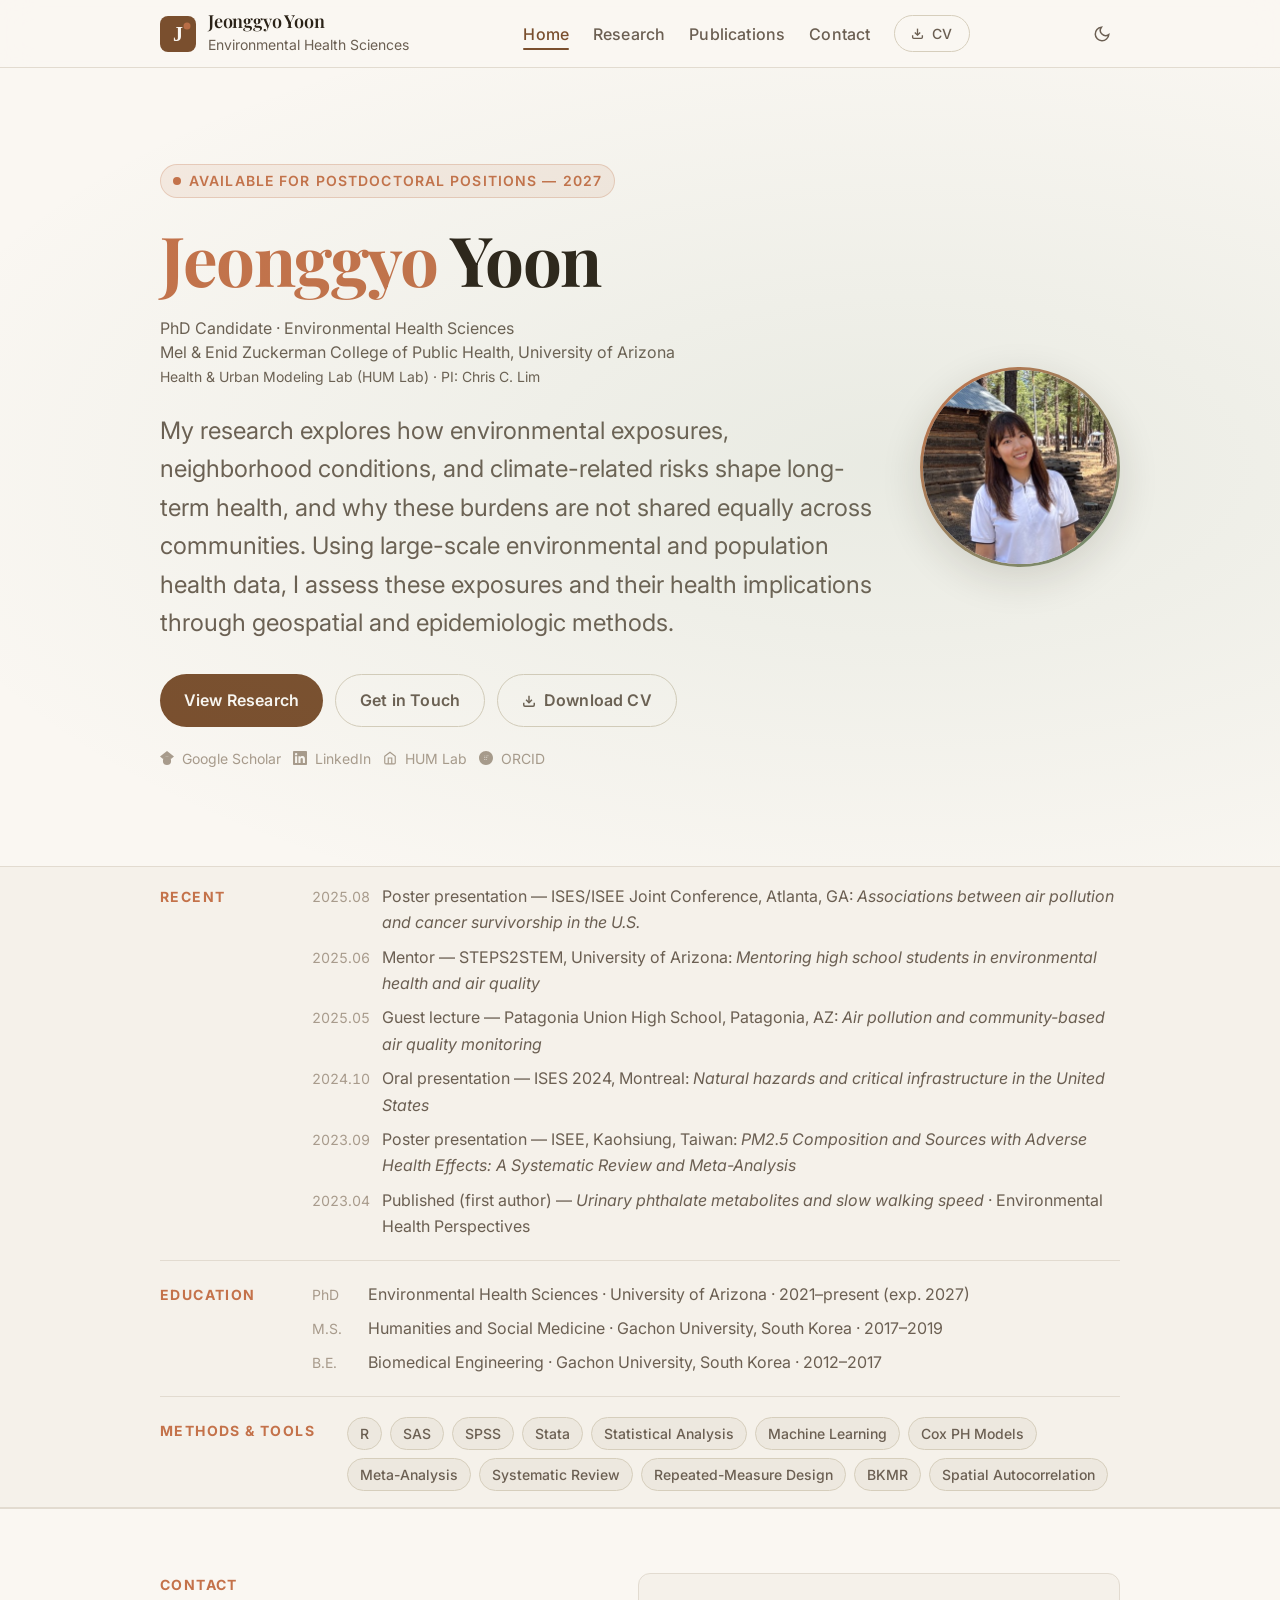
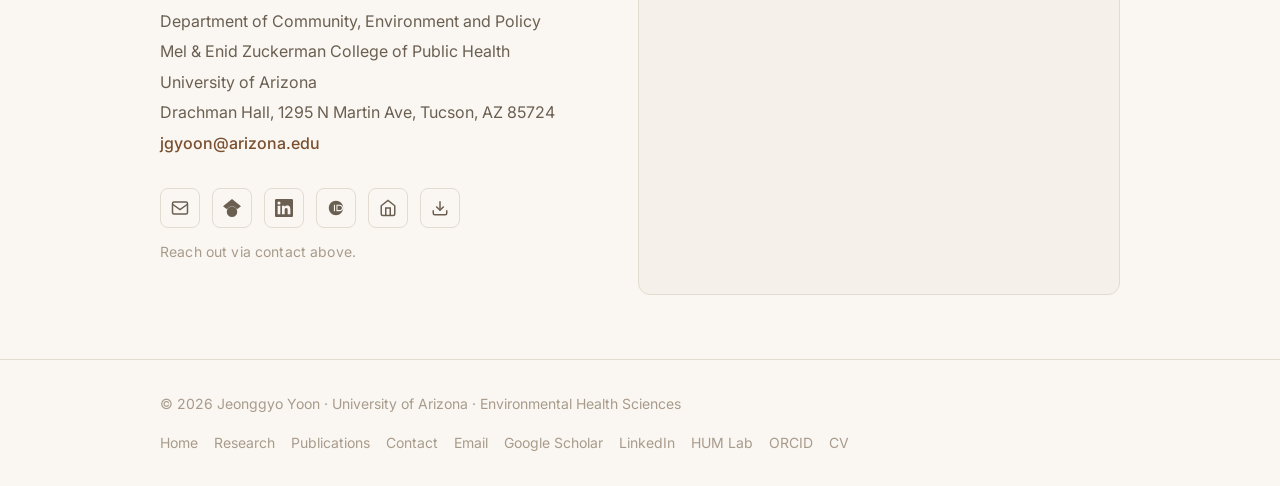
==== commit c7e41eaa: "Simplify Home contact block: plain text, English map, hint line. Remove labeled subheaders; add Reac" ====
--- a/index.html
+++ b/index.html
@@ -36,7 +36,7 @@
   <link rel="preconnect" href="https://fonts.gstatic.com" crossorigin>
   <link href="https://fonts.googleapis.com/css2?family=Playfair+Display:wght@400;600;700&family=Inter:wght@300;400;500;600&display=swap" rel="stylesheet">
 
-  <link rel="stylesheet" href="css/style.css?v=20260602">
+  <link rel="stylesheet" href="css/style.css?v=20260602b">
 
   <!-- Favicon (inline SVG) -->
   <link rel="icon" href="data:image/svg+xml,<svg xmlns='http://www.w3.org/2000/svg' viewBox='0 0 32 32'><rect width='32' height='32' rx='8' fill='%237A4F2E'/><text x='16' y='22' font-family='Georgia,serif' font-size='18' font-weight='700' fill='white' text-anchor='middle'>J</text></svg>">
@@ -229,54 +229,41 @@
     <div class="home-contact-grid">
       <div class="home-contact-info">
         <p class="section-kicker">Contact</p>
-        <h2 class="home-contact-title">General Information</h2>
-        <dl class="home-contact-details">
-          <div>
-            <dt>Department</dt>
-            <dd>Department of Community, Environment and Policy</dd>
-          </div>
-          <div>
-            <dt>College</dt>
-            <dd>Mel &amp; Enid Zuckerman College of Public Health</dd>
-          </div>
-          <div>
-            <dt>Institution</dt>
-            <dd>University of Arizona</dd>
-          </div>
-          <div>
-            <dt>Office</dt>
-            <dd>Drachman Hall, 1295 N Martin Ave, Tucson, AZ 85724</dd>
-          </div>
-          <div>
-            <dt>Email</dt>
-            <dd><a href="mailto:jgyoon@arizona.edu">jgyoon@arizona.edu</a></dd>
-          </div>
-        </dl>
-        <div class="home-contact-social" aria-label="Professional profiles">
-          <a href="mailto:jgyoon@arizona.edu" class="home-contact-icon" aria-label="Email">
-            <svg viewBox="0 0 24 24" fill="none" stroke="currentColor" stroke-width="2" aria-hidden="true"><rect x="2" y="4" width="20" height="16" rx="2"/><path d="m2 7 10 7 10-7"/></svg>
-          </a>
-          <a href="https://scholar.google.com/citations?user=zwMnRG4AAAAJ&hl=en" target="_blank" rel="noopener noreferrer" class="home-contact-icon" aria-label="Google Scholar">
-            <svg viewBox="0 0 24 24" fill="currentColor" aria-hidden="true"><path d="M5.242 13.769L0 9.5 12 0l12 9.5-5.242 4.269C17.548 11.249 14.978 9.5 12 9.5c-2.977 0-5.548 1.748-6.758 4.269zM12 10a7 7 0 1 0 0 14 7 7 0 0 0 0-14z"/></svg>
-          </a>
-          <a href="https://www.linkedin.com/in/jeonggyo-yoon-272708184" target="_blank" rel="noopener noreferrer" class="home-contact-icon" aria-label="LinkedIn">
-            <svg viewBox="0 0 24 24" fill="currentColor" aria-hidden="true"><path d="M20.447 20.452h-3.554v-5.569c0-1.328-.027-3.037-1.852-3.037-1.853 0-2.136 1.445-2.136 2.939v5.667H9.351V9h3.414v1.561h.046c.477-.9 1.637-1.85 3.37-1.85 3.601 0 4.267 2.37 4.267 5.455v6.286zM5.337 7.433a2.062 2.062 0 0 1-2.063-2.065 2.064 2.064 0 1 1 2.063 2.065zm1.782 13.019H3.555V9h3.564v11.452zM22.225 0H1.771C.792 0 0 .774 0 1.729v20.542C0 23.227.792 24 1.771 24h20.451C23.2 24 24 23.227 24 22.271V1.729C24 .774 23.2 0 22.222 0h.003z"/></svg>
-          </a>
-          <a href="https://orcid.org/0000-0003-2717-8370" target="_blank" rel="noopener noreferrer" class="home-contact-icon" aria-label="ORCID">
-            <svg viewBox="0 0 24 24" fill="currentColor" aria-hidden="true"><path d="M12 2.4C6.588 2.4 2.4 6.588 2.4 12S6.588 21.6 12 21.6 21.6 17.412 21.6 12 17.412 2.4 12 2.4zM9.204 7.539h1.418v8.922H9.204V7.539zm3.354 0h3.9c3.714 0 5.046 2.664 5.046 4.461 0 2.286-1.764 4.461-5.046 4.461h-3.9V7.539zm1.418 1.35v5.922h2.4c2.25 0 3.528-1.386 3.528-2.961 0-1.62-1.278-2.961-3.528-2.961h-2.4z"/></svg>
-          </a>
-          <a href="https://www.humlab.co/" target="_blank" rel="noopener noreferrer" class="home-contact-icon" aria-label="HUM Lab">
-            <svg viewBox="0 0 24 24" fill="none" stroke="currentColor" stroke-width="2" aria-hidden="true"><path d="M3 9l9-7 9 7v11a2 2 0 0 1-2 2H5a2 2 0 0 1-2-2z"/><polyline points="9 22 9 12 15 12 15 22"/></svg>
-          </a>
-          <a href="CV-yoon_postdoc_2026.docx" class="home-contact-icon" download="CV-Yoon-Jeonggyo.docx" aria-label="Download CV">
-            <svg viewBox="0 0 24 24" fill="none" stroke="currentColor" stroke-width="2" aria-hidden="true"><path d="M21 15v4a2 2 0 0 1-2 2H5a2 2 0 0 1-2-2v-4"/><polyline points="7 10 12 15 17 10"/><line x1="12" y1="15" x2="12" y2="3"/></svg>
-          </a>
+        <div class="home-contact-text">
+          <p>Department of Community, Environment and Policy</p>
+          <p>Mel &amp; Enid Zuckerman College of Public Health</p>
+          <p>University of Arizona</p>
+          <p>Drachman Hall, 1295 N Martin Ave, Tucson, AZ 85724</p>
+          <p><a href="mailto:jgyoon@arizona.edu">jgyoon@arizona.edu</a></p>
+        </div>
+        <div class="home-contact-social-wrap">
+          <div class="home-contact-social" aria-label="Professional profiles">
+            <a href="mailto:jgyoon@arizona.edu" class="home-contact-icon" aria-label="Email">
+              <svg viewBox="0 0 24 24" fill="none" stroke="currentColor" stroke-width="2" aria-hidden="true"><rect x="2" y="4" width="20" height="16" rx="2"/><path d="m2 7 10 7 10-7"/></svg>
+            </a>
+            <a href="https://scholar.google.com/citations?user=zwMnRG4AAAAJ&hl=en" target="_blank" rel="noopener noreferrer" class="home-contact-icon" aria-label="Google Scholar">
+              <svg viewBox="0 0 24 24" fill="currentColor" aria-hidden="true"><path d="M5.242 13.769L0 9.5 12 0l12 9.5-5.242 4.269C17.548 11.249 14.978 9.5 12 9.5c-2.977 0-5.548 1.748-6.758 4.269zM12 10a7 7 0 1 0 0 14 7 7 0 0 0 0-14z"/></svg>
+            </a>
+            <a href="https://www.linkedin.com/in/jeonggyo-yoon-272708184" target="_blank" rel="noopener noreferrer" class="home-contact-icon" aria-label="LinkedIn">
+              <svg viewBox="0 0 24 24" fill="currentColor" aria-hidden="true"><path d="M20.447 20.452h-3.554v-5.569c0-1.328-.027-3.037-1.852-3.037-1.853 0-2.136 1.445-2.136 2.939v5.667H9.351V9h3.414v1.561h.046c.477-.9 1.637-1.85 3.37-1.85 3.601 0 4.267 2.37 4.267 5.455v6.286zM5.337 7.433a2.062 2.062 0 0 1-2.063-2.065 2.064 2.064 0 1 1 2.063 2.065zm1.782 13.019H3.555V9h3.564v11.452zM22.225 0H1.771C.792 0 0 .774 0 1.729v20.542C0 23.227.792 24 1.771 24h20.451C23.2 24 24 23.227 24 22.271V1.729C24 .774 23.2 0 22.222 0h.003z"/></svg>
+            </a>
+            <a href="https://orcid.org/0000-0003-2717-8370" target="_blank" rel="noopener noreferrer" class="home-contact-icon" aria-label="ORCID">
+              <svg viewBox="0 0 24 24" fill="currentColor" aria-hidden="true"><path d="M12 2.4C6.588 2.4 2.4 6.588 2.4 12S6.588 21.6 12 21.6 21.6 17.412 21.6 12 17.412 2.4 12 2.4zM9.204 7.539h1.418v8.922H9.204V7.539zm3.354 0h3.9c3.714 0 5.046 2.664 5.046 4.461 0 2.286-1.764 4.461-5.046 4.461h-3.9V7.539zm1.418 1.35v5.922h2.4c2.25 0 3.528-1.386 3.528-2.961 0-1.62-1.278-2.961-3.528-2.961h-2.4z"/></svg>
+            </a>
+            <a href="https://www.humlab.co/" target="_blank" rel="noopener noreferrer" class="home-contact-icon" aria-label="HUM Lab">
+              <svg viewBox="0 0 24 24" fill="none" stroke="currentColor" stroke-width="2" aria-hidden="true"><path d="M3 9l9-7 9 7v11a2 2 0 0 1-2 2H5a2 2 0 0 1-2-2z"/><polyline points="9 22 9 12 15 12 15 22"/></svg>
+            </a>
+            <a href="CV-yoon_postdoc_2026.docx" class="home-contact-icon" download="CV-Yoon-Jeonggyo.docx" aria-label="Download CV">
+              <svg viewBox="0 0 24 24" fill="none" stroke="currentColor" stroke-width="2" aria-hidden="true"><path d="M21 15v4a2 2 0 0 1-2 2H5a2 2 0 0 1-2-2v-4"/><polyline points="7 10 12 15 17 10"/><line x1="12" y1="15" x2="12" y2="3"/></svg>
+            </a>
+          </div>
+          <p class="home-contact-hint">Reach out via contact above.</p>
         </div>
       </div>
       <div class="home-contact-map">
         <iframe
           title="Drachman Hall, University of Arizona"
-          src="https://maps.google.com/maps?q=Drachman+Hall,+1295+N+Martin+Ave,+Tucson,+AZ+85724&amp;output=embed"
+          src="https://maps.google.com/maps?q=Drachman+Hall,+1295+N+Martin+Ave,+Tucson,+AZ+85724&amp;hl=en&amp;ie=UTF8&amp;iwloc=&amp;output=embed"
           loading="lazy"
           referrerpolicy="no-referrer-when-downgrade"
           allowfullscreen>
--- a/css/style.css
+++ b/css/style.css
@@ -446,38 +446,35 @@
   gap: var(--space-10);
   align-items: start;
 }
-.home-contact-title {
-  font-family: var(--font-display);
-  font-size: var(--text-2xl);
-  font-weight: 600;
-  margin-bottom: var(--space-6);
-  color: var(--color-text);
-}
-.home-contact-details {
+.home-contact-text {
   display: flex;
   flex-direction: column;
-  gap: var(--space-4);
+  gap: var(--space-1);
   margin: 0 0 var(--space-8);
 }
-.home-contact-details dt {
-  font-size: var(--text-xs);
-  font-weight: 700;
-  letter-spacing: 0.08em;
-  text-transform: uppercase;
-  color: var(--color-text-faint);
-  margin-bottom: var(--space-1);
-}
-.home-contact-details dd {
+.home-contact-text p {
   margin: 0;
   font-size: var(--text-sm);
   color: var(--color-text-muted);
   line-height: var(--leading-relaxed);
 }
-.home-contact-details a {
+.home-contact-text a {
   color: var(--color-primary);
   font-weight: 500;
 }
-.home-contact-details a:hover { text-decoration: underline; }
+.home-contact-text a:hover { text-decoration: underline; }
+.home-contact-social-wrap {
+  display: flex;
+  flex-direction: column;
+  align-items: flex-start;
+  gap: var(--space-3);
+}
+.home-contact-hint {
+  margin: 0;
+  font-size: var(--text-xs);
+  color: var(--color-text-faint);
+  letter-spacing: 0.01em;
+}
 .home-contact-social {
   display: flex;
   flex-wrap: wrap;
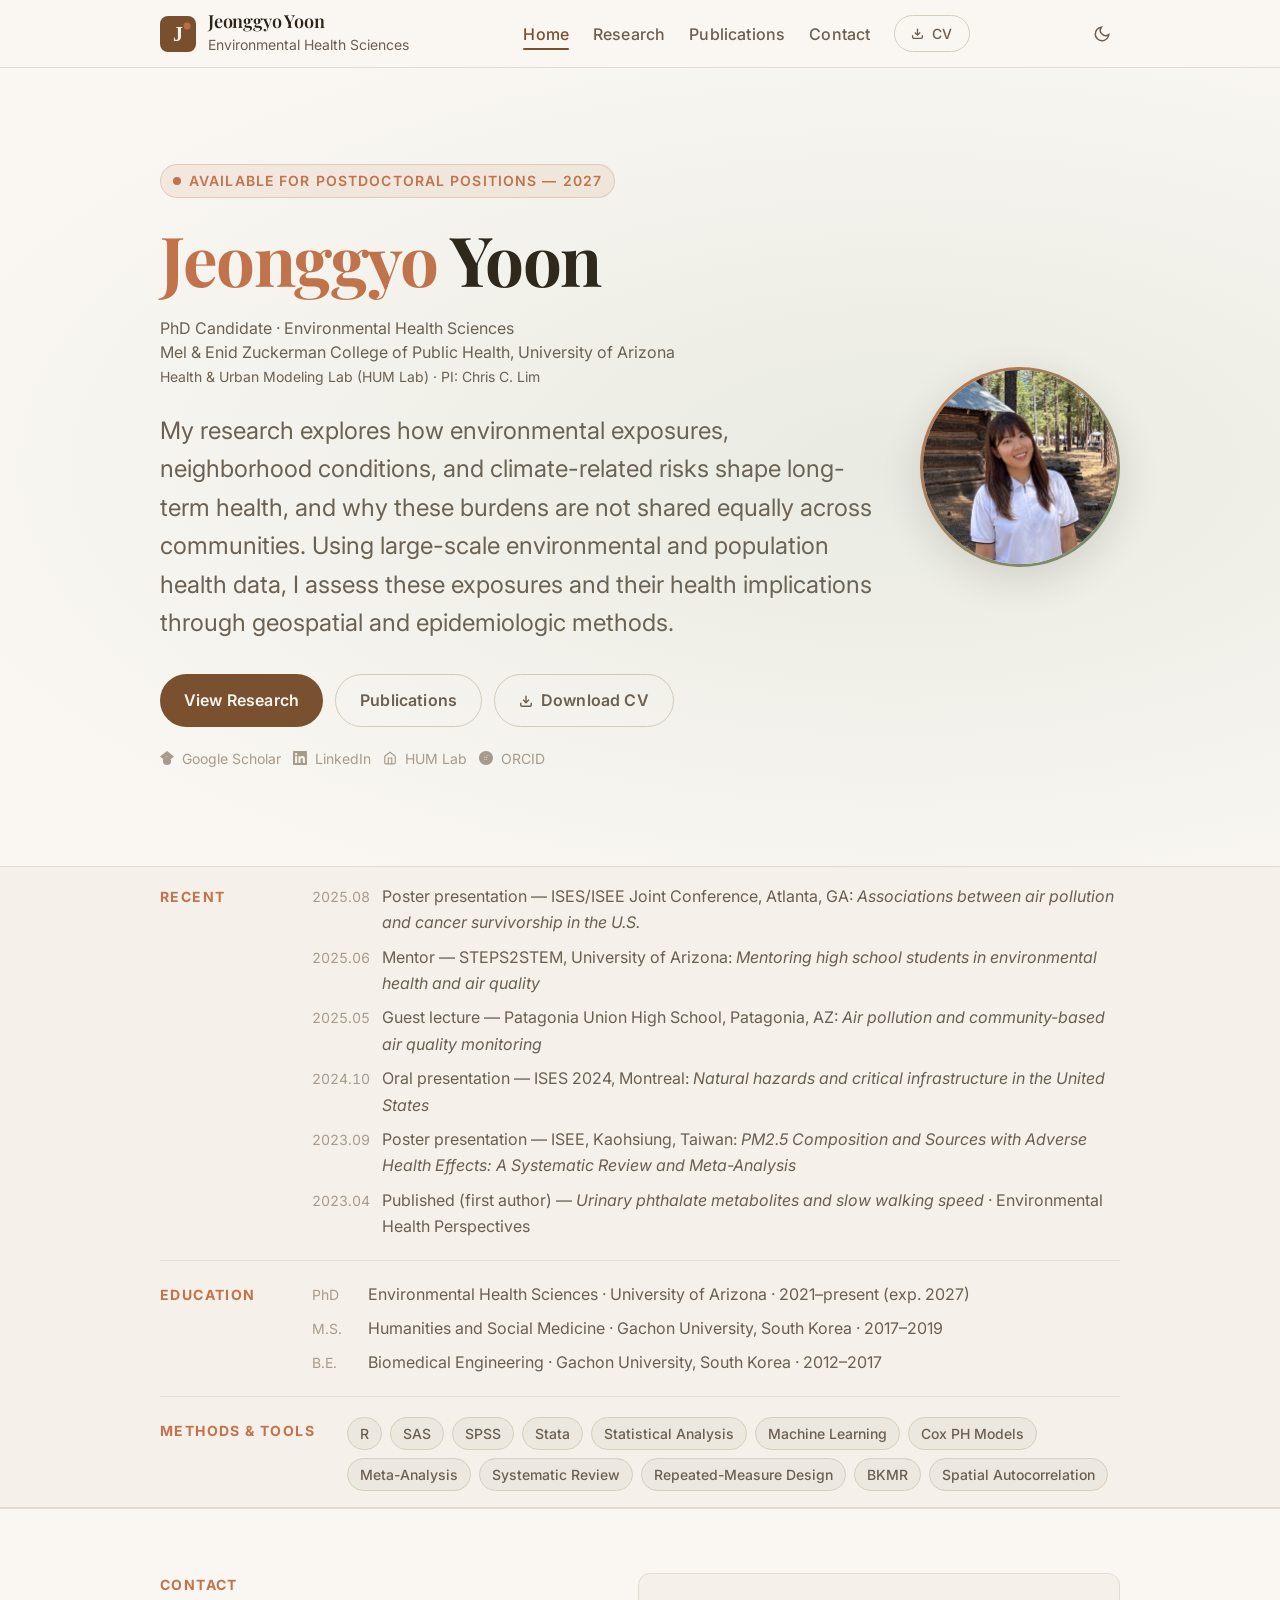
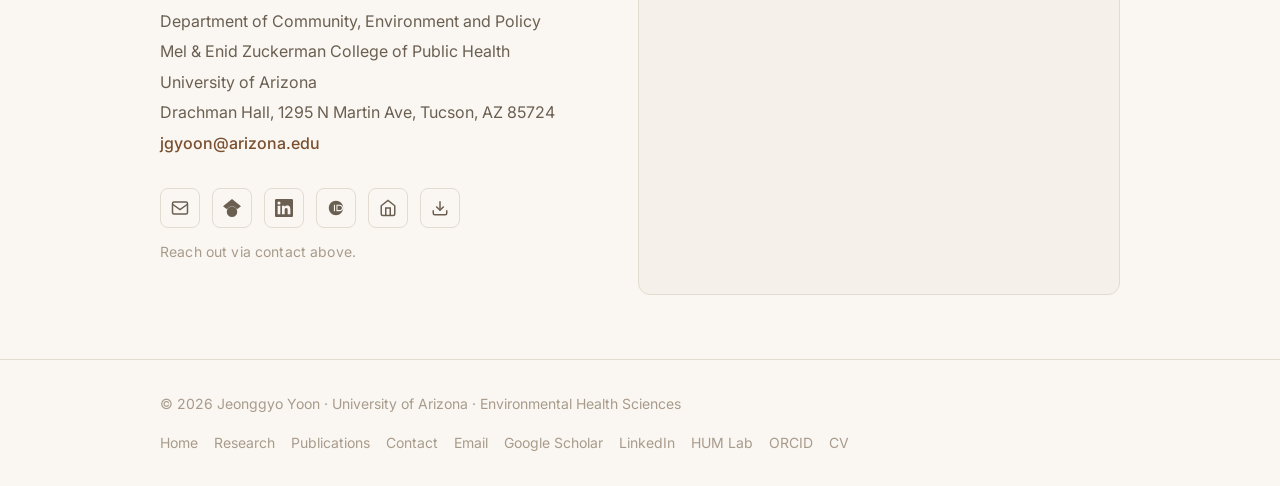
==== commit d66be90b: "Restore Publications hero CTA; include co-first in First Author filter. Co-authored-by: Cursor <curs" ====
--- a/index.html
+++ b/index.html
@@ -111,7 +111,7 @@
 
         <div class="hero-ctas">
           <a href="#research" class="btn btn-primary">View Research</a>
-          <a href="#contact" class="btn btn-outline">Get in Touch</a>
+          <a href="#publications" class="btn btn-outline">Publications</a>
           <a href="CV-yoon_postdoc_2026.docx" class="btn btn-outline" download="CV-Yoon-Jeonggyo.docx">
             <svg width="14" height="14" viewBox="0 0 24 24" fill="none" stroke="currentColor" stroke-width="2.5" aria-hidden="true"><path d="M21 15v4a2 2 0 0 1-2 2H5a2 2 0 0 1-2-2v-4"/><polyline points="7 10 12 15 17 10"/><line x1="12" y1="15" x2="12" y2="3"/></svg>
             Download CV
@@ -364,7 +364,7 @@
       </div>
 
       <!-- In Prep: Meta-analysis -->
-      <div class="pub-item fade-up" data-type="cfa english" role="listitem">
+      <div class="pub-item first-author fade-up" data-type="first english" role="listitem">
         <div class="pub-meta">
           <span class="pub-year">In prep.</span>
           <span class="pub-badge badge-cfa">Co-First Author</span>
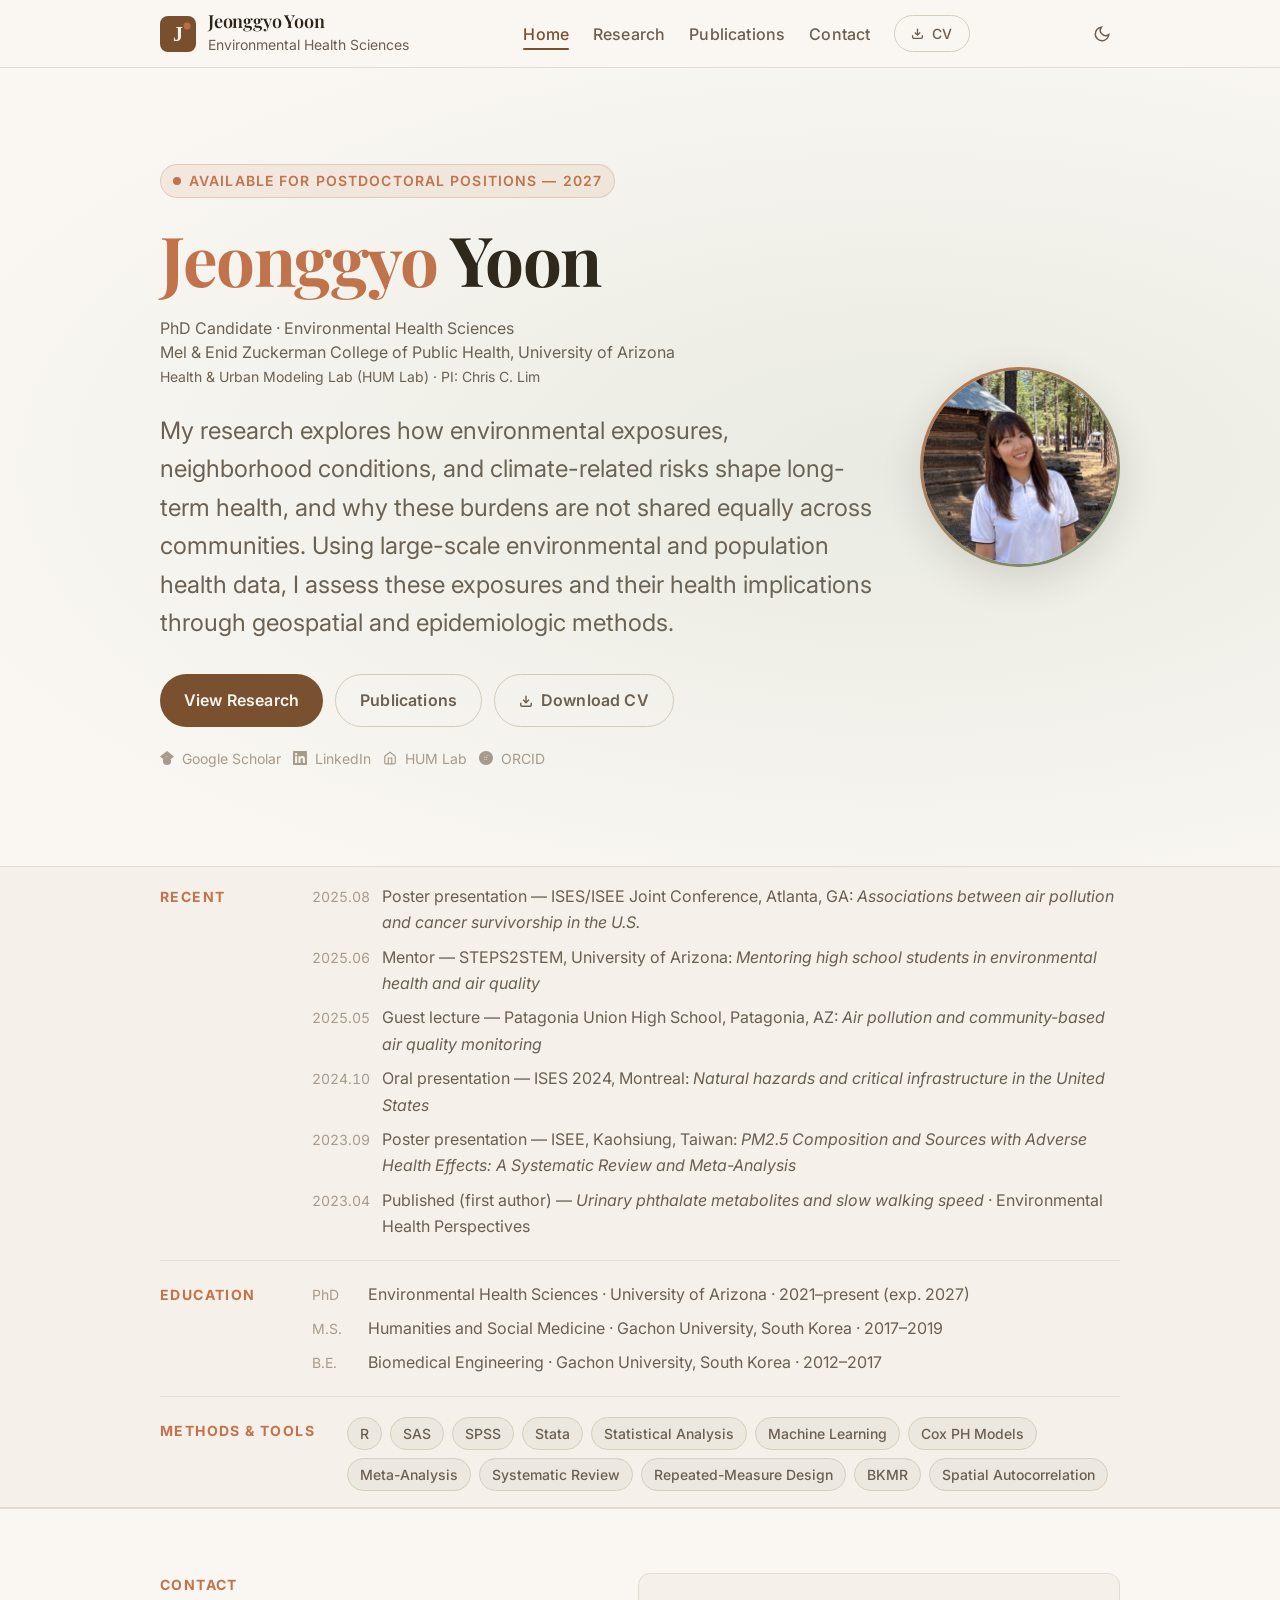
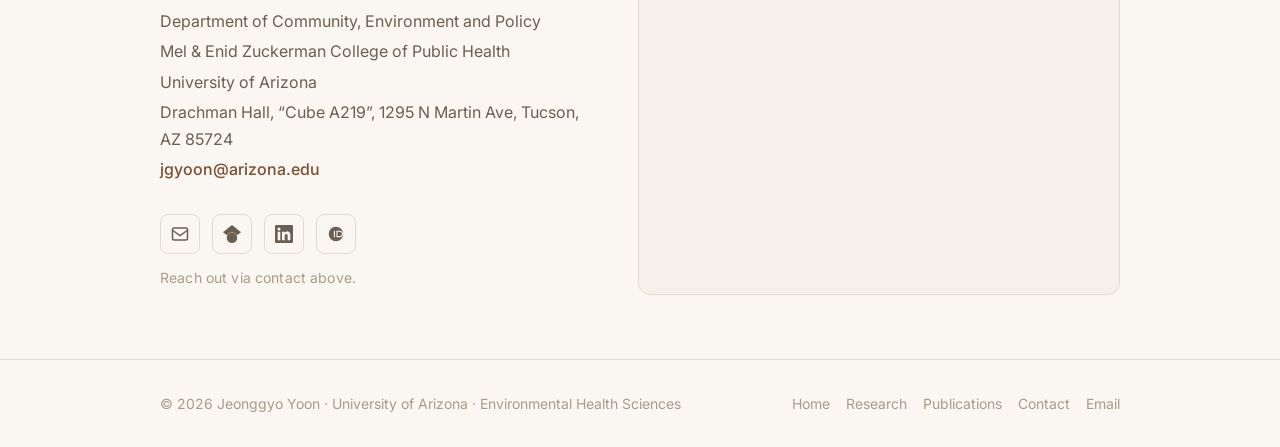
==== commit 7cf30427: "Add Cube A219 office; trim home icons and footer profile links. Co-authored-by: Cursor <cursoragent@" ====
--- a/index.html
+++ b/index.html
@@ -233,7 +233,7 @@
           <p>Department of Community, Environment and Policy</p>
           <p>Mel &amp; Enid Zuckerman College of Public Health</p>
           <p>University of Arizona</p>
-          <p>Drachman Hall, 1295 N Martin Ave, Tucson, AZ 85724</p>
+          <p>Drachman Hall, &ldquo;Cube A219&rdquo;, 1295 N Martin Ave, Tucson, AZ 85724</p>
           <p><a href="mailto:jgyoon@arizona.edu">jgyoon@arizona.edu</a></p>
         </div>
         <div class="home-contact-social-wrap">
@@ -250,12 +250,6 @@
             <a href="https://orcid.org/0000-0003-2717-8370" target="_blank" rel="noopener noreferrer" class="home-contact-icon" aria-label="ORCID">
               <svg viewBox="0 0 24 24" fill="currentColor" aria-hidden="true"><path d="M12 2.4C6.588 2.4 2.4 6.588 2.4 12S6.588 21.6 12 21.6 21.6 17.412 21.6 12 17.412 2.4 12 2.4zM9.204 7.539h1.418v8.922H9.204V7.539zm3.354 0h3.9c3.714 0 5.046 2.664 5.046 4.461 0 2.286-1.764 4.461-5.046 4.461h-3.9V7.539zm1.418 1.35v5.922h2.4c2.25 0 3.528-1.386 3.528-2.961 0-1.62-1.278-2.961-3.528-2.961h-2.4z"/></svg>
             </a>
-            <a href="https://www.humlab.co/" target="_blank" rel="noopener noreferrer" class="home-contact-icon" aria-label="HUM Lab">
-              <svg viewBox="0 0 24 24" fill="none" stroke="currentColor" stroke-width="2" aria-hidden="true"><path d="M3 9l9-7 9 7v11a2 2 0 0 1-2 2H5a2 2 0 0 1-2-2z"/><polyline points="9 22 9 12 15 12 15 22"/></svg>
-            </a>
-            <a href="CV-yoon_postdoc_2026.docx" class="home-contact-icon" download="CV-Yoon-Jeonggyo.docx" aria-label="Download CV">
-              <svg viewBox="0 0 24 24" fill="none" stroke="currentColor" stroke-width="2" aria-hidden="true"><path d="M21 15v4a2 2 0 0 1-2 2H5a2 2 0 0 1-2-2v-4"/><polyline points="7 10 12 15 17 10"/><line x1="12" y1="15" x2="12" y2="3"/></svg>
-            </a>
           </div>
           <p class="home-contact-hint">Reach out via contact above.</p>
         </div>
@@ -749,11 +743,6 @@
       <a href="#publications" data-tab="publications">Publications</a>
       <a href="#contact" data-tab="contact">Contact</a>
       <a href="mailto:jgyoon@arizona.edu">Email</a>
-      <a href="https://scholar.google.com/citations?user=zwMnRG4AAAAJ&hl=en" target="_blank" rel="noopener noreferrer">Google Scholar</a>
-      <a href="https://www.linkedin.com/in/jeonggyo-yoon-272708184" target="_blank" rel="noopener noreferrer">LinkedIn</a>
-      <a href="https://www.humlab.co/" target="_blank" rel="noopener noreferrer">HUM Lab</a>
-      <a href="https://orcid.org/0000-0003-2717-8370" target="_blank" rel="noopener noreferrer">ORCID</a>
-      <a href="CV-yoon_postdoc_2026.docx" download="CV-Yoon-Jeonggyo.docx">CV</a>
     </div>
   </div>
 </footer>
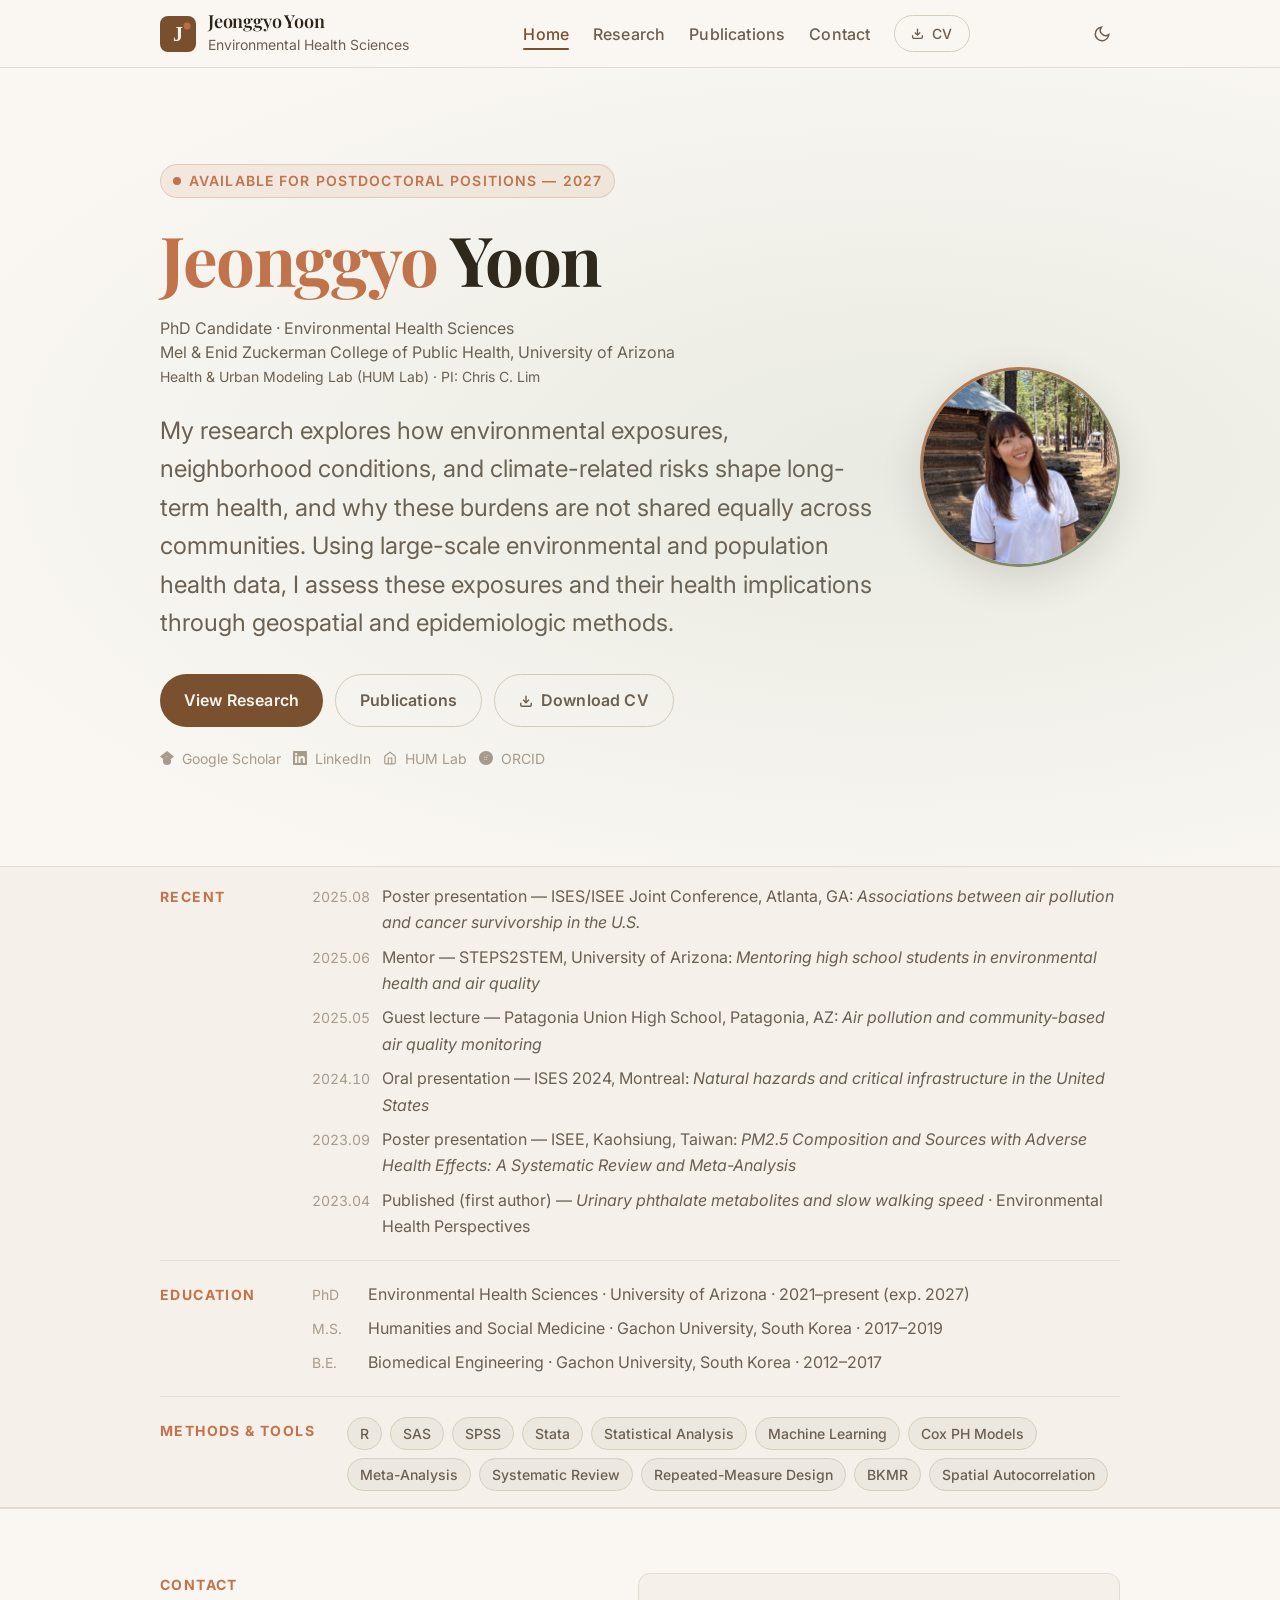
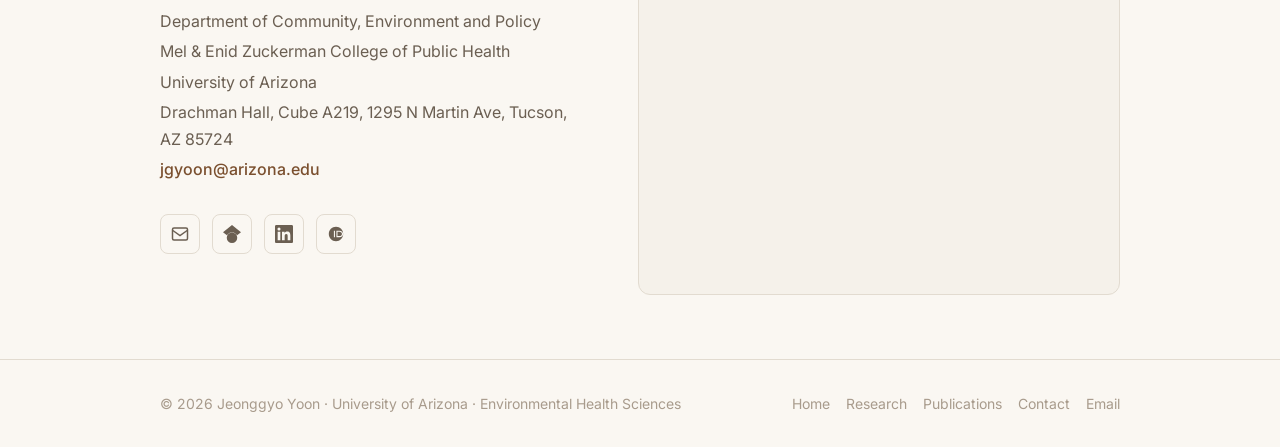
==== commit 64e1a7fb: "Fix office address format; restore Contact tab copy. Remove Reach out hint and Email is the best way" ====
--- a/index.html
+++ b/index.html
@@ -233,7 +233,7 @@
           <p>Department of Community, Environment and Policy</p>
           <p>Mel &amp; Enid Zuckerman College of Public Health</p>
           <p>University of Arizona</p>
-          <p>Drachman Hall, &ldquo;Cube A219&rdquo;, 1295 N Martin Ave, Tucson, AZ 85724</p>
+          <p>Drachman Hall, Cube A219, 1295 N Martin Ave, Tucson, AZ 85724</p>
           <p><a href="mailto:jgyoon@arizona.edu">jgyoon@arizona.edu</a></p>
         </div>
         <div class="home-contact-social-wrap">
@@ -251,13 +251,12 @@
               <svg viewBox="0 0 24 24" fill="currentColor" aria-hidden="true"><path d="M12 2.4C6.588 2.4 2.4 6.588 2.4 12S6.588 21.6 12 21.6 21.6 17.412 21.6 12 17.412 2.4 12 2.4zM9.204 7.539h1.418v8.922H9.204V7.539zm3.354 0h3.9c3.714 0 5.046 2.664 5.046 4.461 0 2.286-1.764 4.461-5.046 4.461h-3.9V7.539zm1.418 1.35v5.922h2.4c2.25 0 3.528-1.386 3.528-2.961 0-1.62-1.278-2.961-3.528-2.961h-2.4z"/></svg>
             </a>
           </div>
-          <p class="home-contact-hint">Reach out via contact above.</p>
         </div>
       </div>
       <div class="home-contact-map">
         <iframe
-          title="Drachman Hall, University of Arizona"
-          src="https://maps.google.com/maps?q=Drachman+Hall,+1295+N+Martin+Ave,+Tucson,+AZ+85724&amp;hl=en&amp;ie=UTF8&amp;iwloc=&amp;output=embed"
+          title="Mel and Enid Zuckerman College of Public Health"
+          src="https://maps.google.com/maps?q=Mel+and+Enid+Zuckerman+College+of+Public+Health,+1295+N+Martin+Ave,+Tucson,+AZ+85724&amp;hl=en&amp;z=17&amp;output=embed"
           loading="lazy"
           referrerpolicy="no-referrer-when-downgrade"
           allowfullscreen>
@@ -659,9 +658,7 @@
       <div class="contact-text">
         <p class="section-kicker">Contact</p>
         <h2 class="section-title">Get in Touch</h2>
-        <p>I am on the postdoctoral job market for positions beginning in <strong>2027</strong>, with expected PhD completion that year. My work spans air pollution and cancer survivorship, climate hazards and infrastructure equity, and geospatial epidemiology using large cohort and national environmental datasets.</p>
-        <p>I am advised by <a href="https://www.humlab.co/" target="_blank" rel="noopener noreferrer">Dr. Chris C. Lim</a> in the Health &amp; Urban Modeling Lab at the University of Arizona. I am also glad to connect with researchers working on environmental health or cancer epidemiology for collaboration or feedback on work in progress.</p>
-        <p>Email is the best way to reach me. Office: Drachman Hall, University of Arizona, Tucson.</p>
+        <p>I am always glad to connect with researchers working on environmental health, cancer epidemiology, or climate equity — whether for collaboration, feedback on work in progress, or a conversation about shared interests. I will be on the postdoctoral job market beginning in 2027.</p>
       </div>
 
       <div>
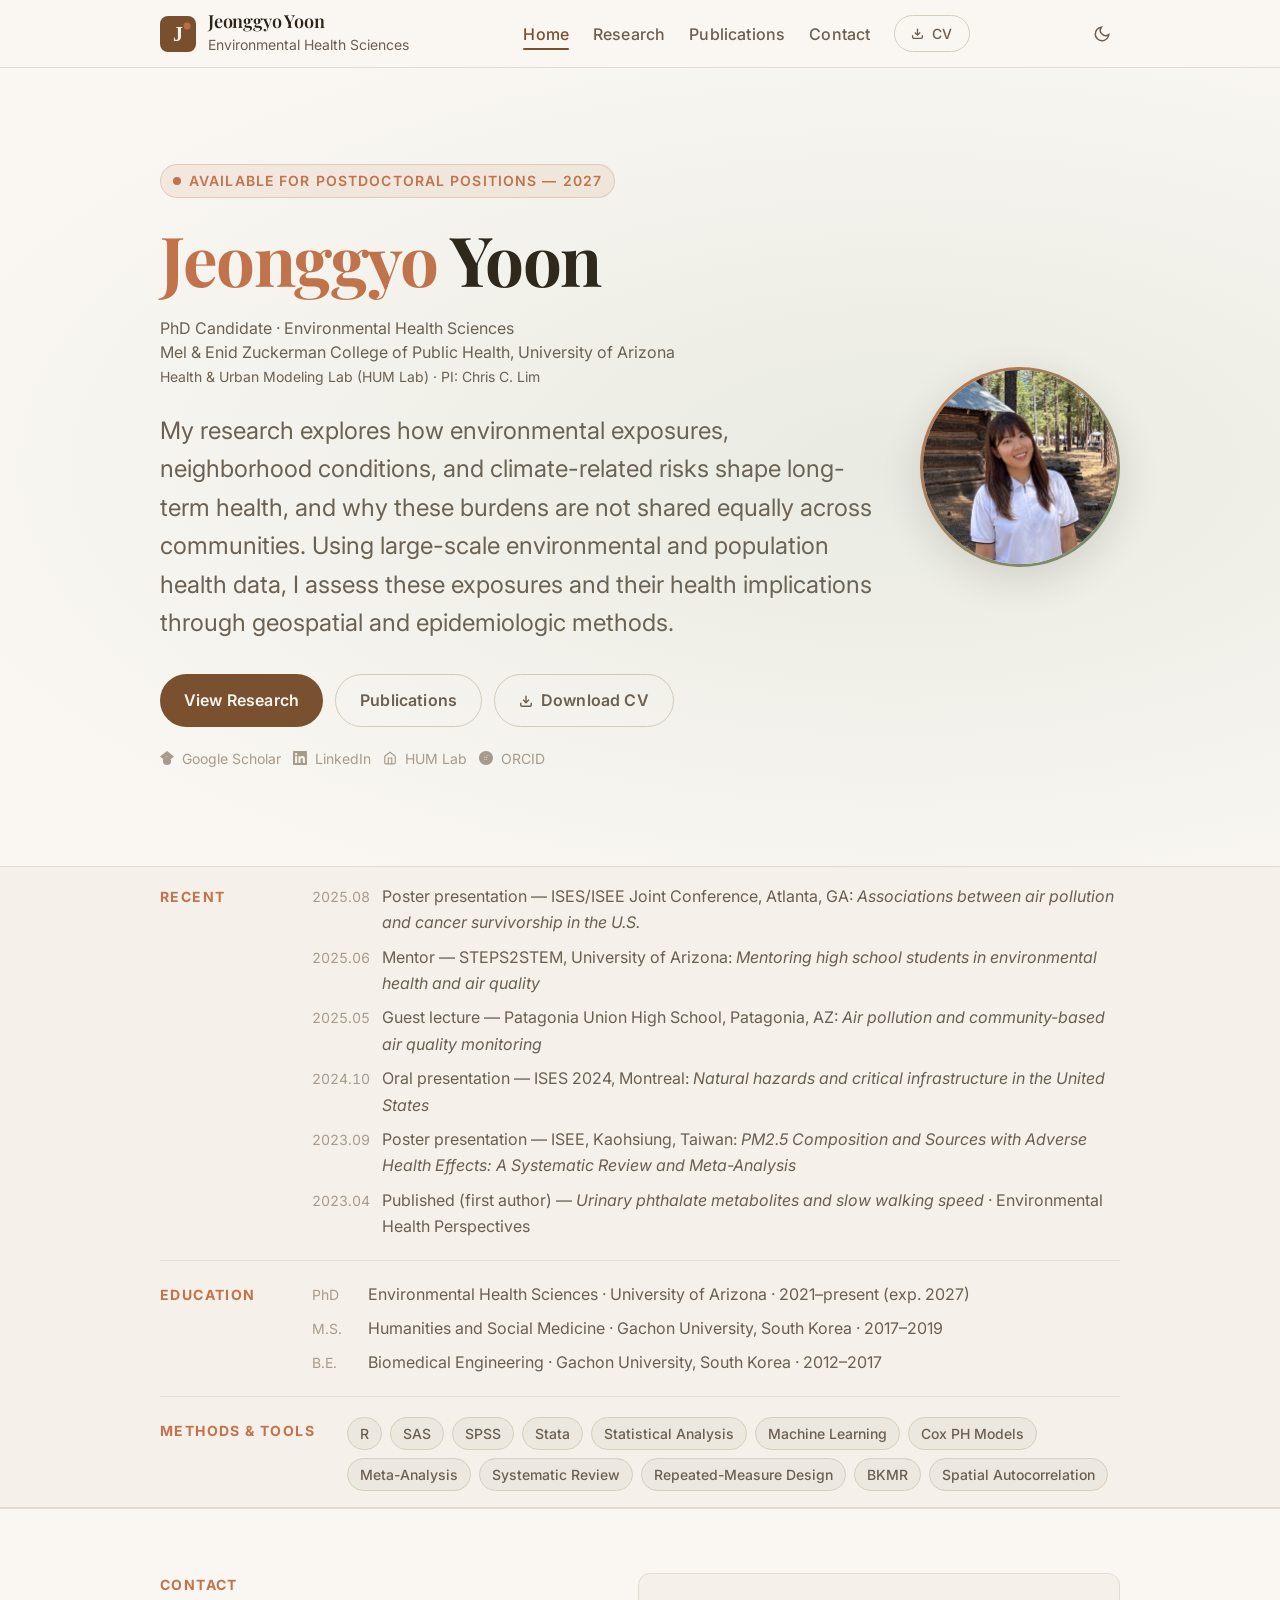
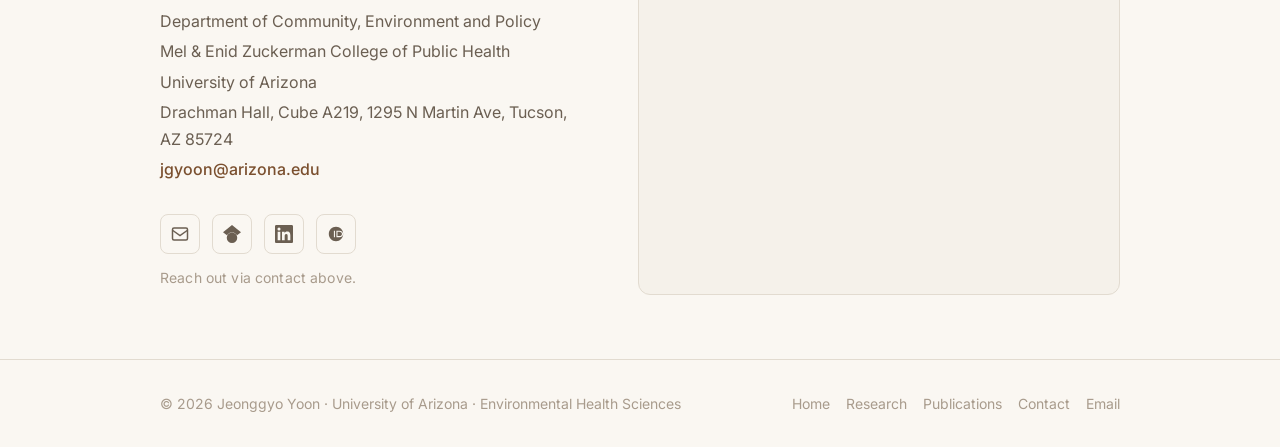
==== commit 599b1994: "Restore Reach out via contact above hint on Home. Co-authored-by: Cursor <cursoragent@cursor.com>" ====
--- a/index.html
+++ b/index.html
@@ -251,6 +251,7 @@
               <svg viewBox="0 0 24 24" fill="currentColor" aria-hidden="true"><path d="M12 2.4C6.588 2.4 2.4 6.588 2.4 12S6.588 21.6 12 21.6 21.6 17.412 21.6 12 17.412 2.4 12 2.4zM9.204 7.539h1.418v8.922H9.204V7.539zm3.354 0h3.9c3.714 0 5.046 2.664 5.046 4.461 0 2.286-1.764 4.461-5.046 4.461h-3.9V7.539zm1.418 1.35v5.922h2.4c2.25 0 3.528-1.386 3.528-2.961 0-1.62-1.278-2.961-3.528-2.961h-2.4z"/></svg>
             </a>
           </div>
+          <p class="home-contact-hint">Reach out via contact above.</p>
         </div>
       </div>
       <div class="home-contact-map">
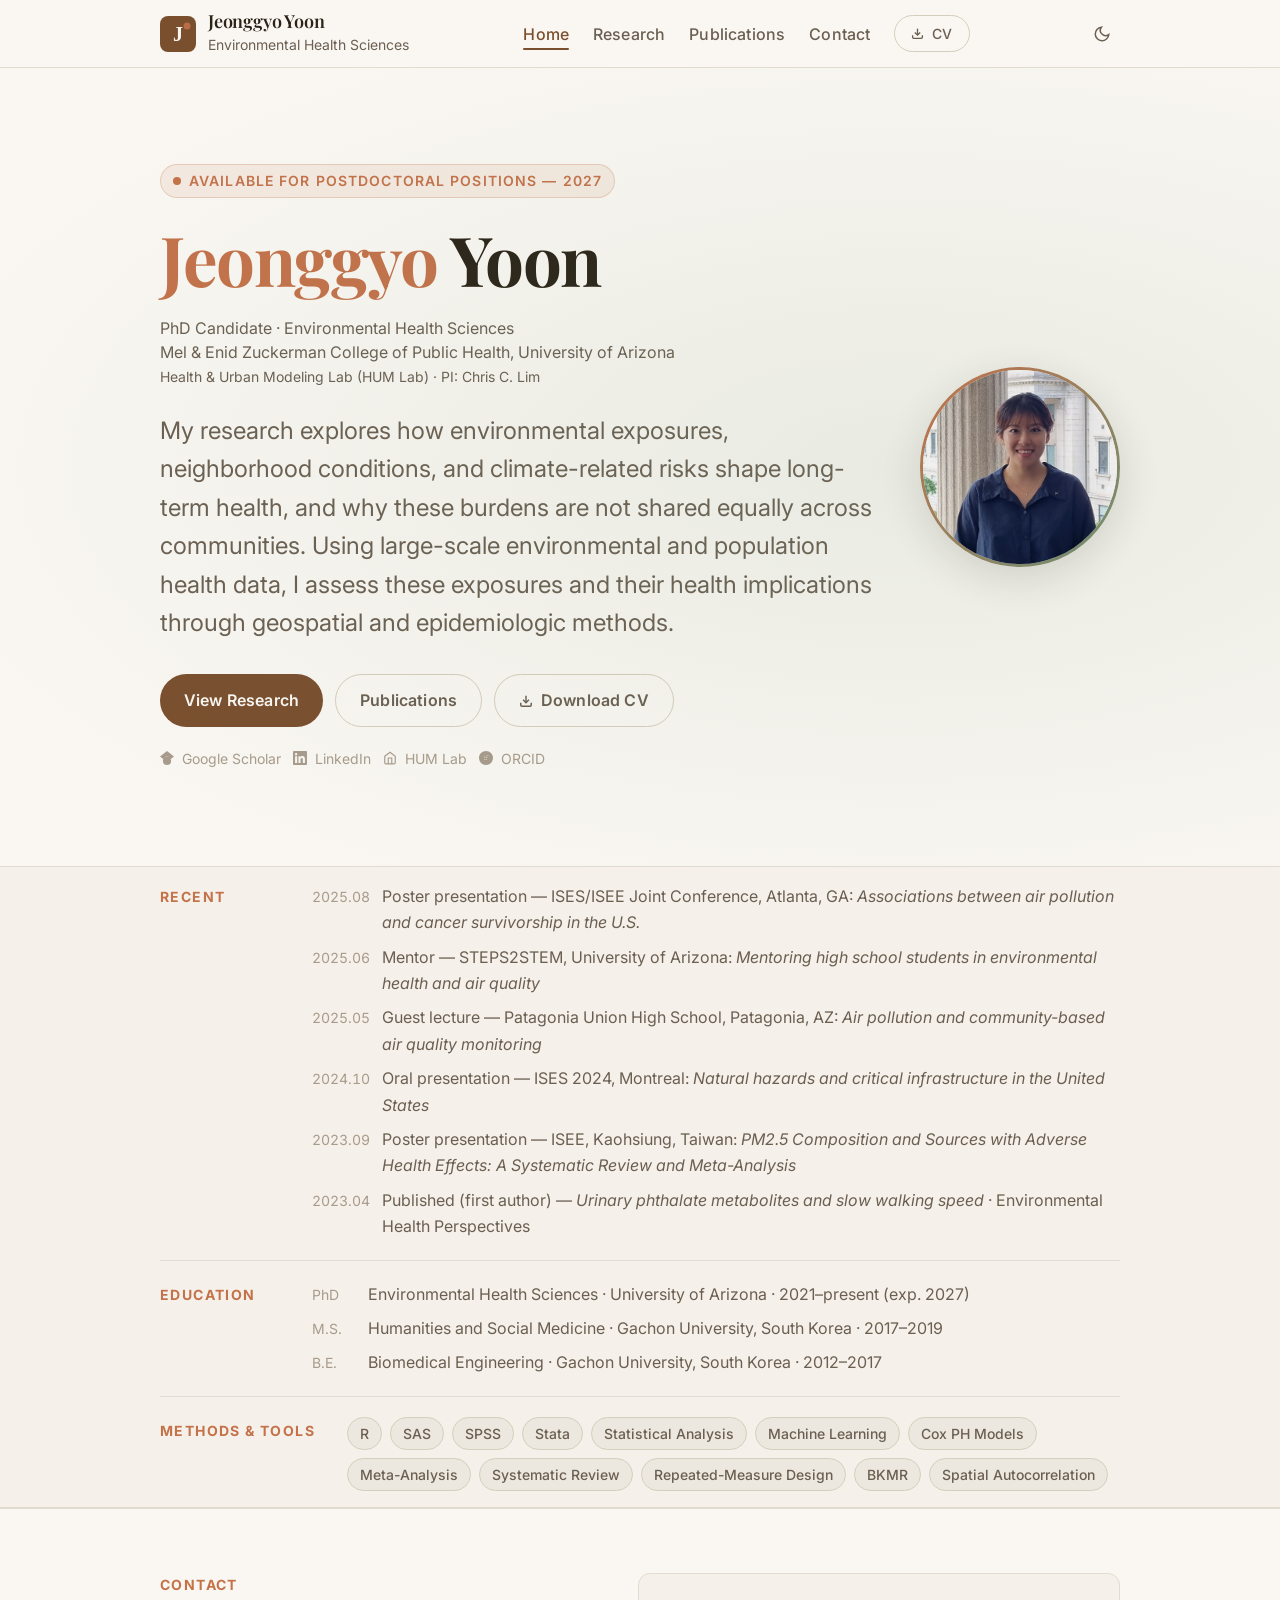
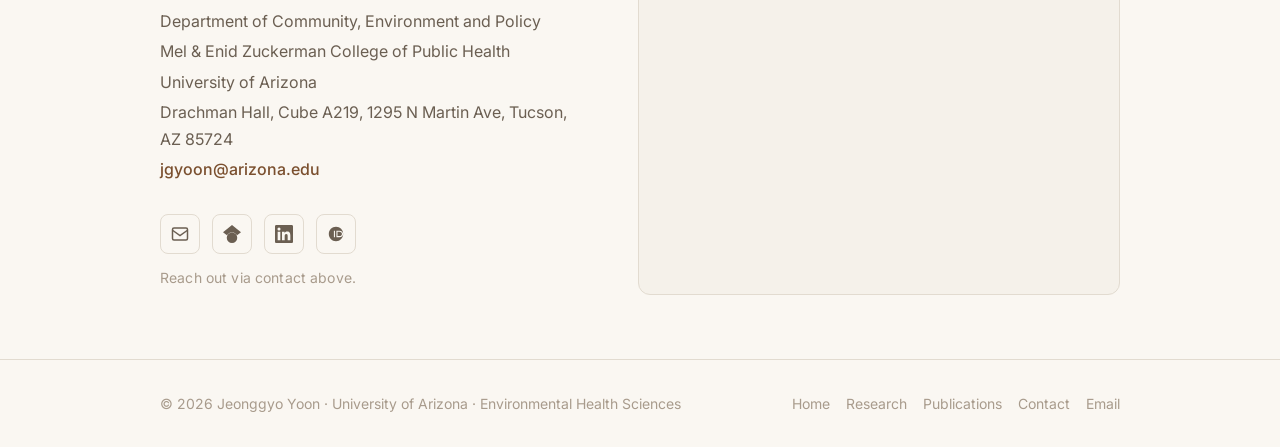
==== commit 3df49f31: "Serve CV as PDF, fix profile image, and document commit-push workflow. Point download links to CV-yo" ====
--- a/index.html
+++ b/index.html
@@ -65,7 +65,7 @@
       <li><a href="#publications" data-tab="publications">Publications</a></li>
       <li><a href="#contact" data-tab="contact">Contact</a></li>
       <li>
-        <a href="CV-yoon_postdoc_2026.docx" class="btn btn-outline" download="CV-Yoon-Jeonggyo.docx" style="padding: 6px 16px; font-size: var(--text-xs);">
+        <a href="CV-yoon_final_2026_.pdf" class="btn btn-outline" download="CV-Yoon-Jeonggyo.pdf" style="padding: 6px 16px; font-size: var(--text-xs);">
           <svg width="13" height="13" viewBox="0 0 24 24" fill="none" stroke="currentColor" stroke-width="2.5" aria-hidden="true"><path d="M21 15v4a2 2 0 0 1-2 2H5a2 2 0 0 1-2-2v-4"/><polyline points="7 10 12 15 17 10"/><line x1="12" y1="15" x2="12" y2="3"/></svg>
           CV
         </a>
@@ -112,7 +112,7 @@
         <div class="hero-ctas">
           <a href="#research" class="btn btn-primary">View Research</a>
           <a href="#publications" class="btn btn-outline">Publications</a>
-          <a href="CV-yoon_postdoc_2026.docx" class="btn btn-outline" download="CV-Yoon-Jeonggyo.docx">
+          <a href="CV-yoon_final_2026_.pdf" class="btn btn-outline" download="CV-Yoon-Jeonggyo.pdf">
             <svg width="14" height="14" viewBox="0 0 24 24" fill="none" stroke="currentColor" stroke-width="2.5" aria-hidden="true"><path d="M21 15v4a2 2 0 0 1-2 2H5a2 2 0 0 1-2-2v-4"/><polyline points="7 10 12 15 17 10"/><line x1="12" y1="15" x2="12" y2="3"/></svg>
             Download CV
           </a>
@@ -141,7 +141,7 @@
       <div class="hero-avatar" aria-hidden="true">
         <div class="avatar-ring">
           <div class="avatar-inner">
-            <img src="images/headshot.jpg" alt="Jeonggyo Yoon" style="width:100%;height:100%;object-fit:cover;object-position:center top;">
+            <img src="images/profile.jpg" alt="Jeonggyo Yoon" style="width:100%;height:100%;object-fit:cover;object-position:center top;">
           </div>
         </div>
       </div>
@@ -664,13 +664,13 @@
 
       <div>
         <div class="contact-links">
-          <a href="CV-yoon_postdoc_2026.docx" class="contact-link" download="CV-Yoon-Jeonggyo.docx">
+          <a href="CV-yoon_final_2026_.pdf" class="contact-link" download="CV-Yoon-Jeonggyo.pdf" type="application/pdf" aria-label="Download CV (PDF)">
             <div class="contact-link-icon">
               <svg viewBox="0 0 24 24" fill="none" stroke="currentColor" stroke-width="2" aria-hidden="true"><path d="M21 15v4a2 2 0 0 1-2 2H5a2 2 0 0 1-2-2v-4"/><polyline points="7 10 12 15 17 10"/><line x1="12" y1="15" x2="12" y2="3"/></svg>
             </div>
             <div>
               <div class="contact-link-label">CV</div>
-              <div class="contact-link-value">Download CV (Word)</div>
+              <div class="contact-link-value">Download CV (PDF)</div>
             </div>
           </a>
 
